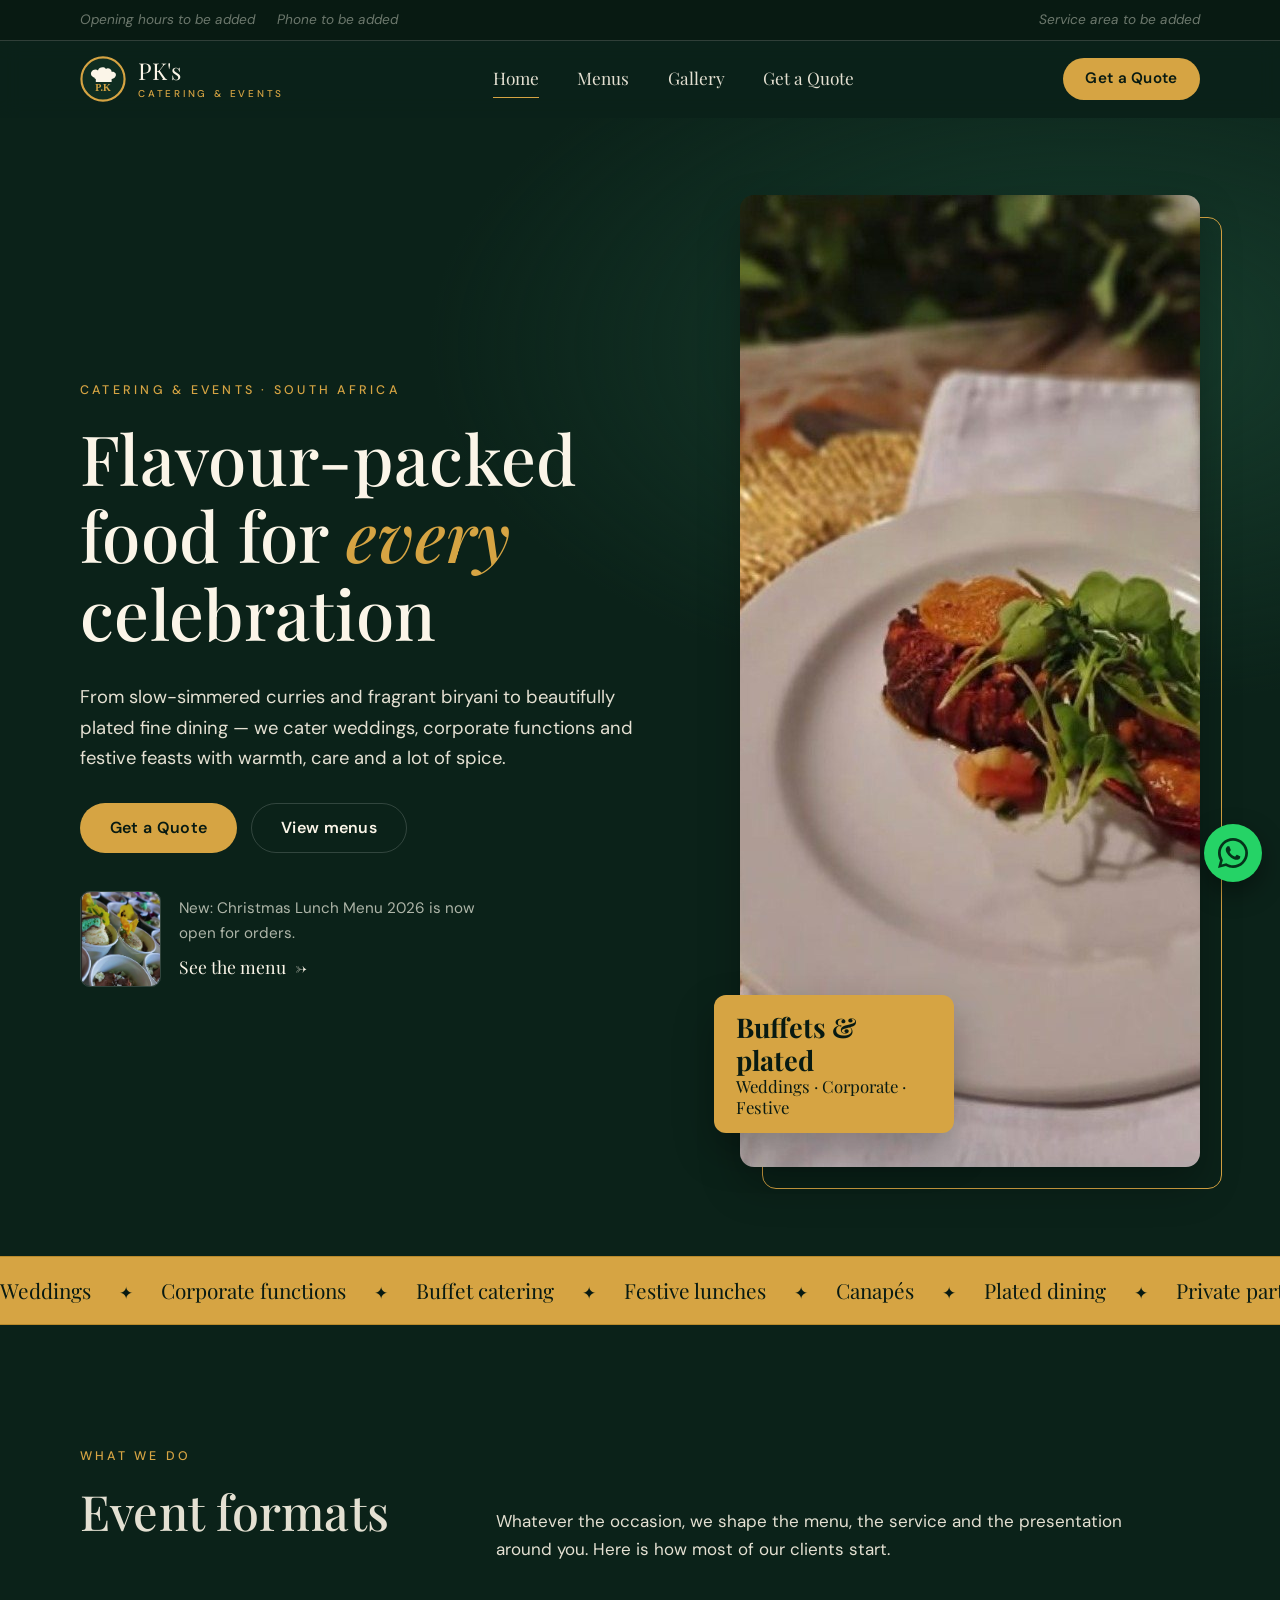
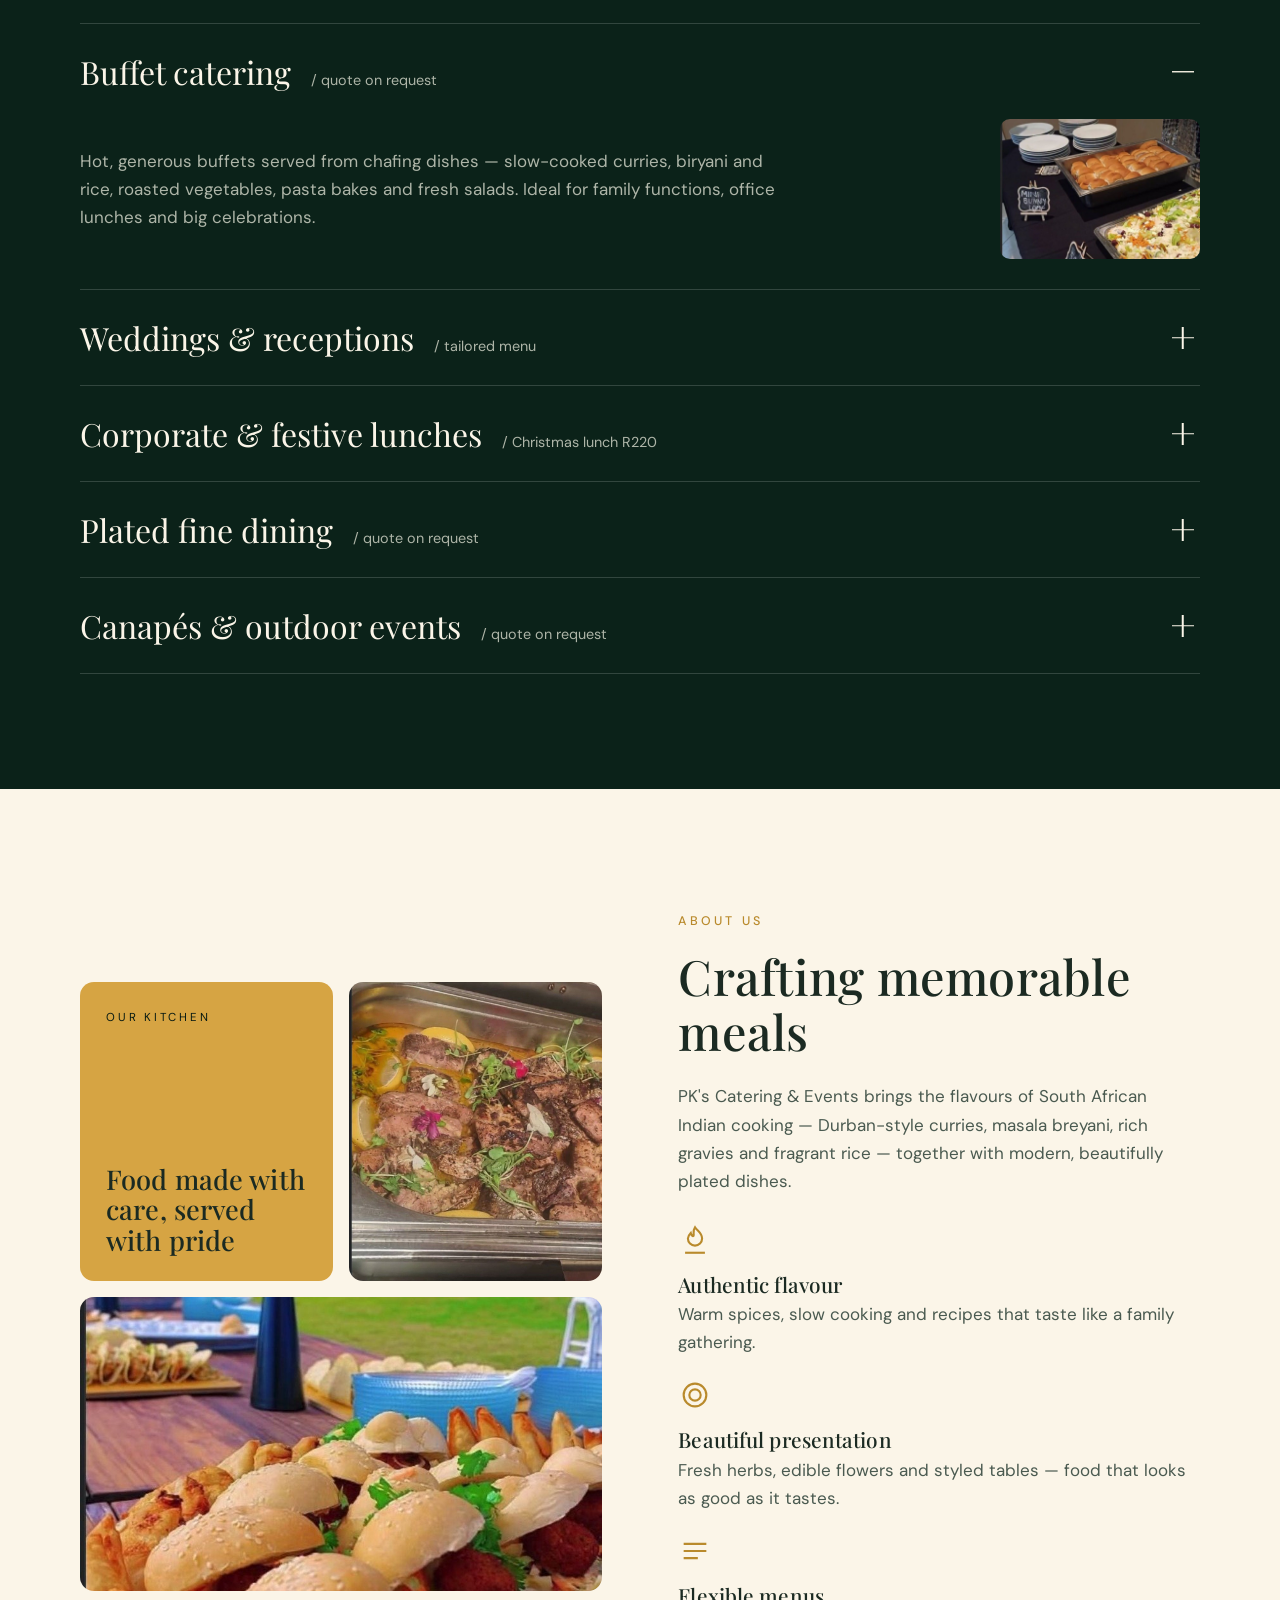
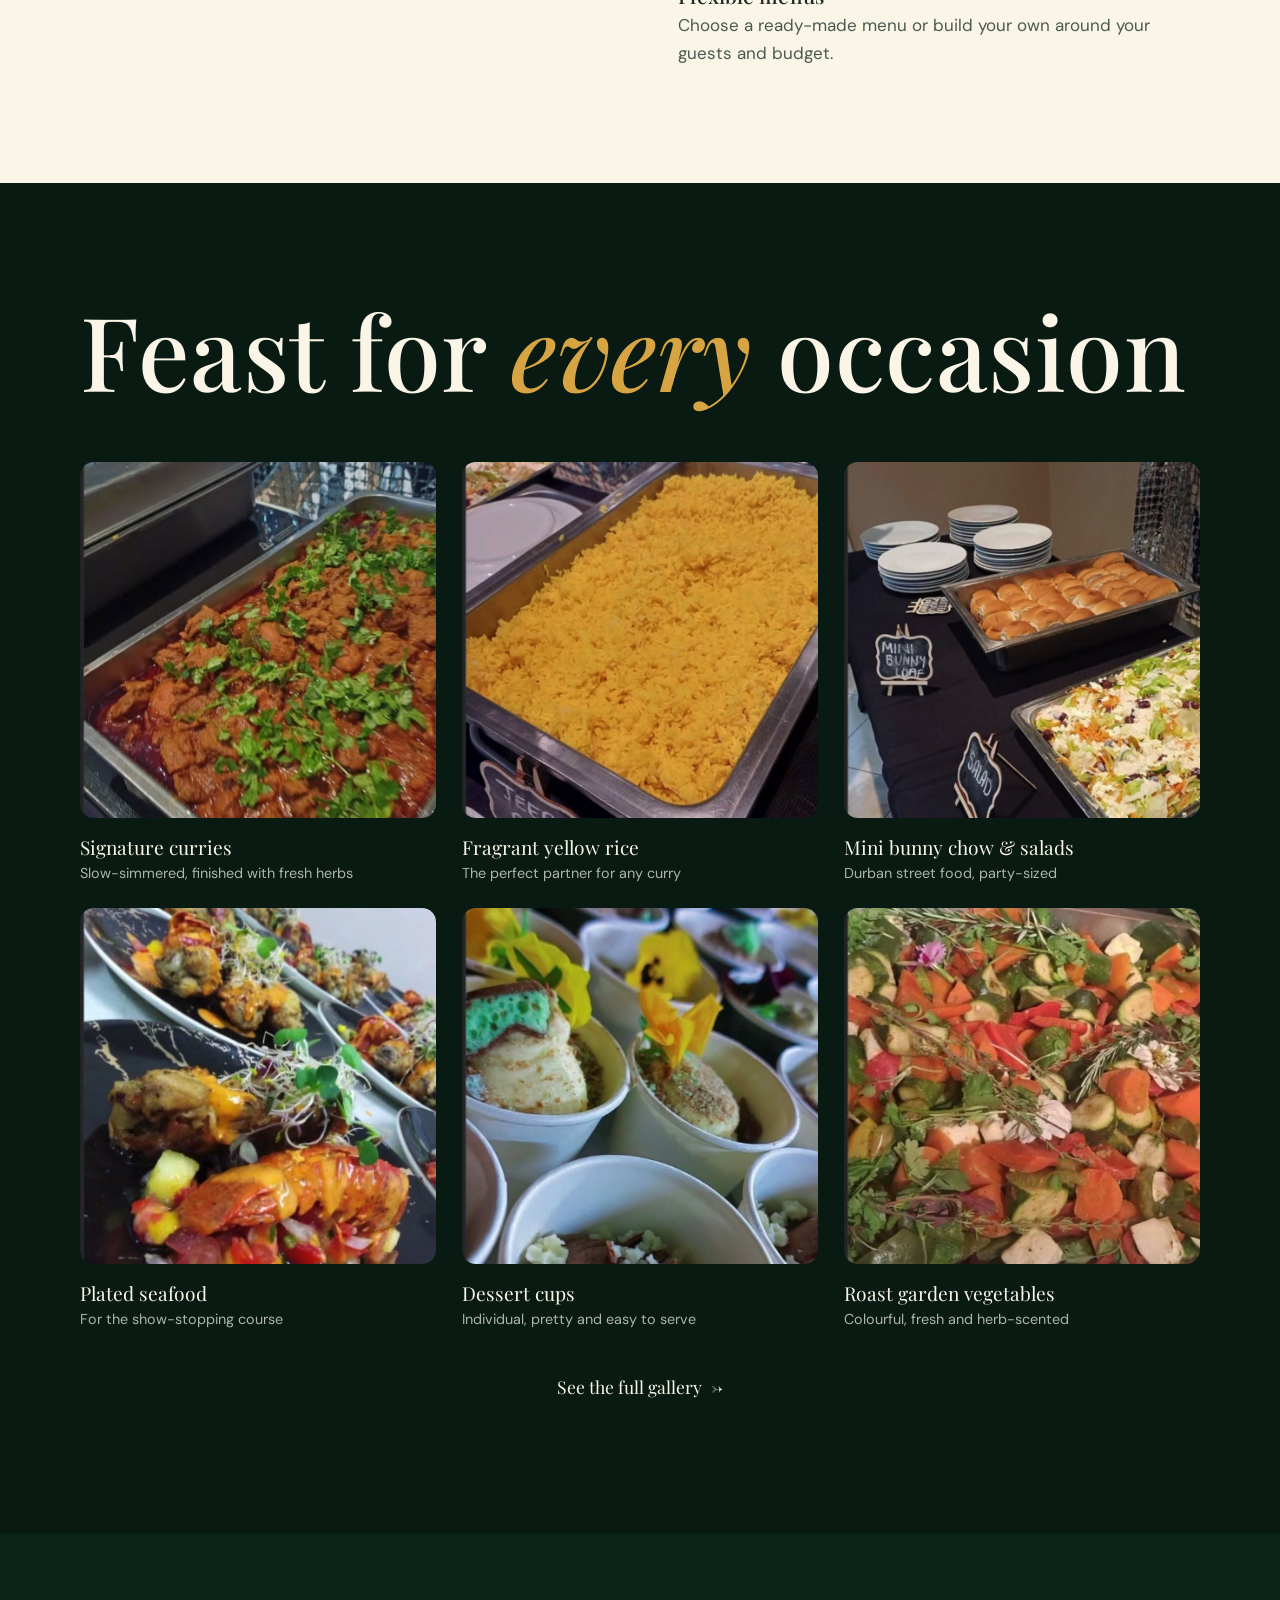
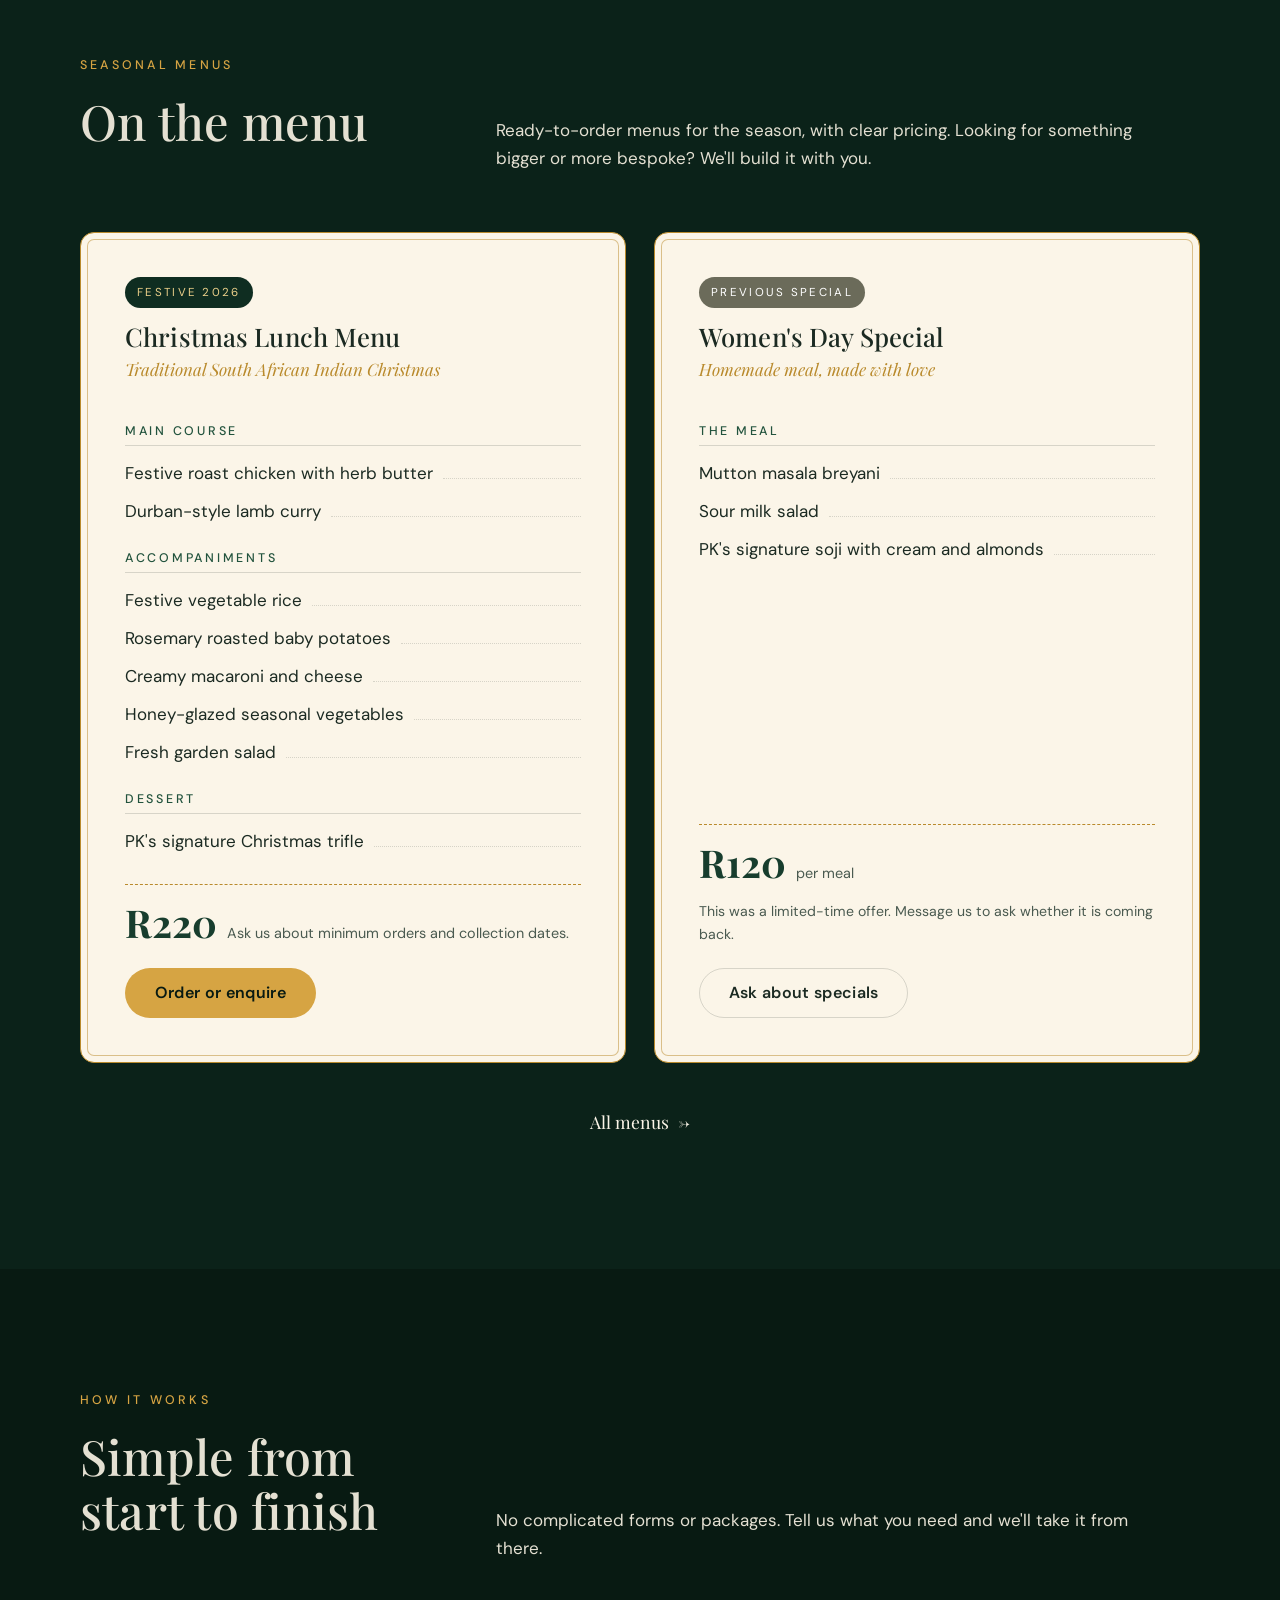
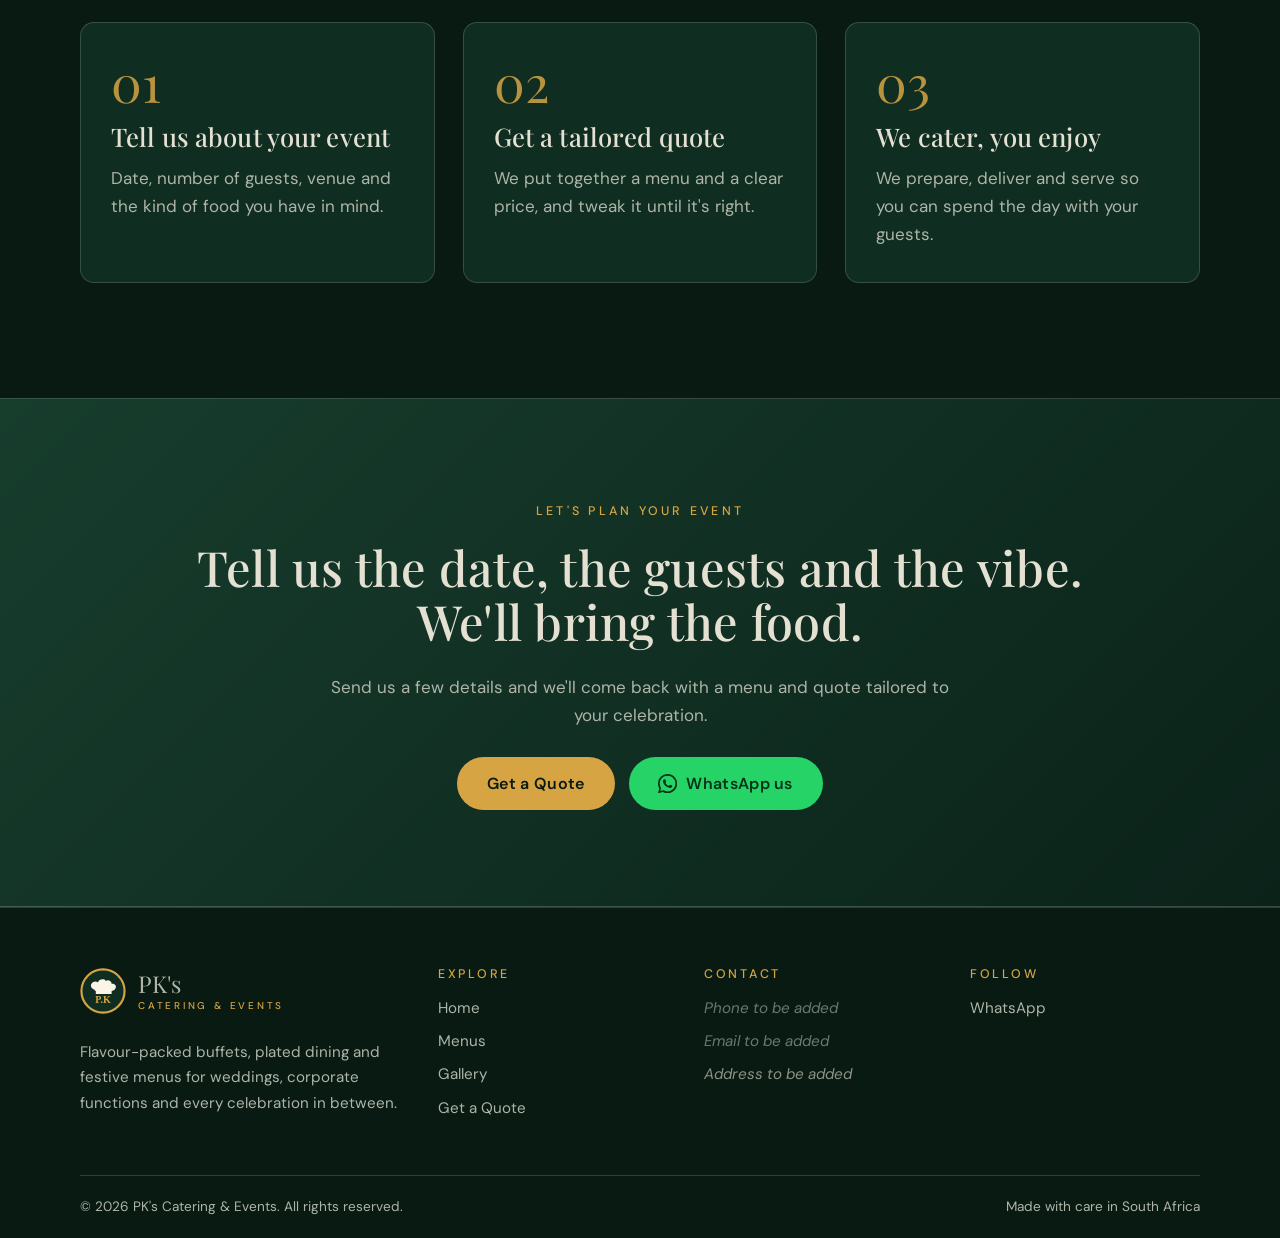
==== index.html @ 2b63fbff "Add PK's Catering & Events static website Plain HTML/CSS/JS site modelled on the structure of a cate" ====
<!DOCTYPE html>
<html lang="en">
<head>
  <meta charset="utf-8">
  <meta name="viewport" content="width=device-width, initial-scale=1">
  <title>PK's Catering & Events | Weddings, Buffets & Festive Menus</title>
  <meta name="description" content="PK's Catering & Events: buffet catering, wedding dining, corporate functions and festive menus in South Africa. Get a quote today.">
  <meta name="theme-color" content="#0b2219">
  <meta property="og:title" content="PK's Catering & Events | Weddings, Buffets & Festive Menus">
  <meta property="og:description" content="PK's Catering & Events: buffet catering, wedding dining, corporate functions and festive menus in South Africa. Get a quote today.">
  <meta property="og:type" content="website">
  <link rel="icon" href="images/favicon.svg" type="image/svg+xml">
  <link rel="preconnect" href="https://fonts.googleapis.com">
  <link rel="preconnect" href="https://fonts.gstatic.com" crossorigin>
  <link href="https://fonts.googleapis.com/css2?family=DM+Sans:wght@400;500;600&amp;family=Playfair+Display:ital,wght@0,400;0,500;1,400&amp;display=swap" rel="stylesheet">
  <link rel="stylesheet" href="css/style.css">
  <script>document.documentElement.className += " js";</script>
</head>
<body>
<a class="skip-link" href="#main">Skip to content</a>
<div class="topbar">
  <div class="container">
    <ul>
      <li><span data-cfg="hours" data-empty="Opening hours to be added"></span></li>
      <li><a href="quote.html" data-tel><span data-cfg="phone" data-empty="Phone to be added"></span></a></li>
    </ul>
    <ul>
      <li><span data-cfg="serviceArea" data-empty="Service area to be added"></span></li>
    </ul>
  </div>
</div>
<header class="site-header">
  <div class="container">
    <a class="logo" href="index.html" aria-label="PK's Catering &amp; Events — home">
      <svg viewBox="0 0 64 64" aria-hidden="true"><circle cx="32" cy="32" r="30" fill="#0f2d21" stroke="#d6a443" stroke-width="3"/><path d="M20 30c-4-1-6-5-4-8 2-4 7-4 9-2 1-4 8-6 11-2 3-2 8 0 8 4 4-1 8 3 5 7-1 2-3 3-5 3v4H22v-4c-1 0-2-1-2-2z" fill="#fbf5e8"/><text x="32" y="49" text-anchor="middle" font-family="Georgia, serif" font-size="14" font-weight="700" fill="#d6a443">P.K</text></svg>
      <span class="logo-text">PK's<small>Catering &amp; Events</small></span>
    </a>
    <nav class="main-nav" id="main-nav" aria-label="Main">
      <ul><li><a href="index.html" aria-current="page">Home</a></li><li><a href="menus.html">Menus</a></li><li><a href="gallery.html">Gallery</a></li><li><a href="quote.html">Get a Quote</a></li></ul>
    </nav>
    <div class="header-cta">
      <a class="btn btn-gold" href="quote.html">Get a Quote</a>
      <button class="nav-toggle" aria-expanded="false" aria-controls="main-nav" aria-label="Menu"><span></span></button>
    </div>
  </div>
</header>
<main id="main">

<section class="hero">
  <div class="container hero-grid">
    <div>
      <span class="eyebrow">Catering &amp; Events &middot; South Africa</span>
      <h1>Flavour-packed food for <em>every</em> celebration</h1>
      <p class="hero-lead">From slow-simmered curries and fragrant biryani to beautifully plated fine dining &mdash; we cater weddings, corporate functions and festive feasts with warmth, care and a lot of spice.</p>
      <div class="hero-actions">
        <a class="btn btn-gold" href="quote.html">Get a Quote</a>
        <a class="btn btn-ghost" href="menus.html">View menus</a>
      </div>
      <div class="hero-note">
        <img src="images/dessert-cups-flowers.jpg" alt="Dessert cups topped with edible flowers" width="96" height="96" loading="lazy">
        <div>
          <p>New: Christmas Lunch Menu 2026 is now open for orders.</p>
          <a class="link-arrow" href="menus.html#christmas">See the menu</a>
        </div>
      </div>
    </div>
    <div class="hero-media">
      <img src="images/plated-main-gold.jpg" alt="Elegantly plated main course with fresh micro herbs on a gold charger plate" width="820" height="972" fetchpriority="high">
      <div class="hero-badge"><strong>Buffets &amp; plated</strong>Weddings &middot; Corporate &middot; Festive</div>
    </div>
  </div>
</section>

<div class="marquee" aria-hidden="true">
  <div class="marquee-track">
    <span>Weddings</span><span>Corporate functions</span><span>Buffet catering</span><span>Festive lunches</span><span>Canap&eacute;s</span><span>Plated dining</span><span>Private parties</span>
    <span>Weddings</span><span>Corporate functions</span><span>Buffet catering</span><span>Festive lunches</span><span>Canap&eacute;s</span><span>Plated dining</span><span>Private parties</span>
  </div>
</div>

<section class="section section--green" id="services">
  <div class="container">
    <div class="section-head reveal">
      <div><span class="eyebrow">What we do</span><h2>Event formats</h2></div>
      <p>Whatever the occasion, we shape the menu, the service and the presentation around you. Here is how most of our clients start.</p>
    </div>
    <div class="accordion reveal">
      <div class="acc-item">
        <button class="acc-trigger" aria-expanded="true" aria-controls="acc1" id="acc1-btn"><span>Buffet catering <small>/ quote on request</small></span><span class="acc-icon"></span></button>
        <div class="acc-panel" id="acc1" role="region" aria-labelledby="acc1-btn"><div><div class="acc-body">
          <p>Hot, generous buffets served from chafing dishes &mdash; slow-cooked curries, biryani and rice, roasted vegetables, pasta bakes and fresh salads. Ideal for family functions, office lunches and big celebrations.</p>
          <img src="images/buffet-bunny-chow.jpg" alt="Buffet with mini bunny chow, salads and plates" loading="lazy" width="200" height="140">
        </div></div></div>
      </div>
      <div class="acc-item">
        <button class="acc-trigger" aria-expanded="false" aria-controls="acc2" id="acc2-btn"><span>Weddings &amp; receptions <small>/ tailored menu</small></span><span class="acc-icon"></span></button>
        <div class="acc-panel" id="acc2" role="region" aria-labelledby="acc2-btn"><div><div class="acc-body">
          <p>A dining experience designed around your day: a canap&eacute; reception, a plated first course and a generous main course, styled to suit your d&eacute;cor and your guests.</p>
          <img src="images/plated-table.jpg" alt="Plated main course on a gold charger plate" loading="lazy" width="200" height="140">
        </div></div></div>
      </div>
      <div class="acc-item">
        <button class="acc-trigger" aria-expanded="false" aria-controls="acc3" id="acc3-btn"><span>Corporate &amp; festive lunches <small>/ Christmas lunch R220</small></span><span class="acc-icon"></span></button>
        <div class="acc-panel" id="acc3" role="region" aria-labelledby="acc3-btn"><div><div class="acc-body">
          <p>Ready-made seasonal menus and full-service corporate catering. Our Christmas Lunch Menu 2026 is available now &mdash; ask about minimum orders and collection dates.</p>
          <img src="images/buffet-lamb.jpg" alt="Slow-roasted lamb with fresh herbs" loading="lazy" width="200" height="140">
        </div></div></div>
      </div>
      <div class="acc-item">
        <button class="acc-trigger" aria-expanded="false" aria-controls="acc4" id="acc4-btn"><span>Plated fine dining <small>/ quote on request</small></span><span class="acc-icon"></span></button>
        <div class="acc-panel" id="acc4" role="region" aria-labelledby="acc4-btn"><div><div class="acc-body">
          <p>Individually plated courses with careful presentation &mdash; seafood, slow-cooked meats and elegant garnishes, served to the table.</p>
          <img src="images/plated-main-gold.jpg" alt="Plated dish with micro herbs on a gold charger plate" loading="lazy" width="200" height="140">
        </div></div></div>
      </div>
      <div class="acc-item">
        <button class="acc-trigger" aria-expanded="false" aria-controls="acc5" id="acc5-btn"><span>Canap&eacute;s &amp; outdoor events <small>/ quote on request</small></span><span class="acc-icon"></span></button>
        <div class="acc-panel" id="acc5" role="region" aria-labelledby="acc5-btn"><div><div class="acc-body">
          <p>Tacos, sliders and grazing bites set up on rustic tables at farms, gardens and venues &mdash; relaxed, shareable and full of flavour.</p>
          <img src="images/outdoor-tacos.jpg" alt="Tacos served on a wooden table at an outdoor event" loading="lazy" width="200" height="140">
        </div></div></div>
      </div>
    </div>
  </div>
</section>

<section class="section section--cream" id="about">
  <div class="container about-grid">
    <div class="collage reveal">
      <div class="tile"><span>Our kitchen</span><h3>Food made with care, served with pride</h3></div>
      <img src="images/buffet-grill.jpg" alt="Grilled meats with lemon and herbs in a serving tray" loading="lazy" width="820" height="972">
      <img class="wide" src="images/outdoor-sliders.jpg" alt="Sliders and snacks on a wooden table outdoors" loading="lazy" width="820" height="973">
    </div>
    <div class="reveal">
      <span class="eyebrow">About us</span>
      <h2>Crafting memorable meals</h2>
      <p>PK's Catering &amp; Events brings the flavours of South African Indian cooking &mdash; Durban-style curries, masala breyani, rich gravies and fragrant rice &mdash; together with modern, beautifully plated dishes.</p>
      <div class="features">
        <div class="feature">
          <svg class="ico" viewBox="0 0 24 24" fill="none" stroke="currentColor" stroke-width="1.5" aria-hidden="true"><path d="M12 3c2 3 5 4 5 8a5 5 0 0 1-10 0c0-2 1-3 2-4 .5 2 1.500 2.500 2 2 .500-1.500-1-3 1-6z"/><path d="M5 21h14"/></svg>
          <h3>Authentic flavour</h3><p>Warm spices, slow cooking and recipes that taste like a family gathering.</p>
        </div>
        <div class="feature">
          <svg class="ico" viewBox="0 0 24 24" fill="none" stroke="currentColor" stroke-width="1.5" aria-hidden="true"><circle cx="12" cy="12" r="8"/><circle cx="12" cy="12" r="4"/></svg>
          <h3>Beautiful presentation</h3><p>Fresh herbs, edible flowers and styled tables &mdash; food that looks as good as it tastes.</p>
        </div>
        <div class="feature">
          <svg class="ico" viewBox="0 0 24 24" fill="none" stroke="currentColor" stroke-width="1.5" aria-hidden="true"><path d="M4 7h16M4 12h16M4 17h10"/></svg>
          <h3>Flexible menus</h3><p>Choose a ready-made menu or build your own around your guests and budget.</p>
        </div>
      </div>
    </div>
  </div>
</section>

<section class="section section--deep" id="dishes">
  <div class="container">
    <h2 class="big-line reveal">Feast for <em>every</em> occasion</h2>
    <div class="dish-grid" style="margin-top:clamp(30px,5vw,60px)">
      <figure class="dish reveal"><div class="img"><img src="images/buffet-curry.jpg" alt="Slow-simmered curry garnished with fresh coriander" loading="lazy" width="820" height="972"></div><figcaption>Signature curries<small>Slow-simmered, finished with fresh herbs</small></figcaption></figure>
      <figure class="dish reveal"><div class="img"><img src="images/buffet-teera-rice.jpg" alt="Tray of fragrant yellow rice" loading="lazy" width="820" height="973"></div><figcaption>Fragrant yellow rice<small>The perfect partner for any curry</small></figcaption></figure>
      <figure class="dish reveal"><div class="img"><img src="images/buffet-bunny-chow.jpg" alt="Mini bunny chow loaves and salads on a buffet table" loading="lazy" width="820" height="972"></div><figcaption>Mini bunny chow &amp; salads<small>Durban street food, party-sized</small></figcaption></figure>
      <figure class="dish reveal"><div class="img"><img src="images/plated-lobster.jpg" alt="Plated lobster tail" loading="lazy" width="820" height="974"></div><figcaption>Plated seafood<small>For the show-stopping course</small></figcaption></figure>
      <figure class="dish reveal"><div class="img"><img src="images/dessert-cups-flowers.jpg" alt="Dessert cups decorated with edible flowers" loading="lazy" width="820" height="973"></div><figcaption>Dessert cups<small>Individual, pretty and easy to serve</small></figcaption></figure>
      <figure class="dish reveal"><div class="img"><img src="images/buffet-vegetables.jpg" alt="Roasted garden vegetables with herbs" loading="lazy" width="820" height="972"></div><figcaption>Roast garden vegetables<small>Colourful, fresh and herb-scented</small></figcaption></figure>
    </div>
    <p class="center reveal" style="margin-top:44px"><a class="link-arrow" href="gallery.html">See the full gallery</a></p>
  </div>
</section>

<section class="section section--green" id="menus">
  <div class="container">
    <div class="section-head reveal">
      <div><span class="eyebrow">Seasonal menus</span><h2>On the menu</h2></div>
      <p>Ready-to-order menus for the season, with clear pricing. Looking for something bigger or more bespoke? We'll build it with you.</p>
    </div>
    <div class="menu-cards">
      <article class="menu-card reveal">
  <span class="tag">Festive 2026</span>
  <h3>Christmas Lunch Menu</h3>
  <p class="sub">Traditional South African Indian Christmas</p>
  <h4>Main course</h4>
  <ul class="menu-lines"><li>Festive roast chicken with herb butter</li><li>Durban-style lamb curry</li></ul>
  <h4>Accompaniments</h4>
  <ul class="menu-lines">
    <li>Festive vegetable rice</li><li>Rosemary roasted baby potatoes</li><li>Creamy macaroni and cheese</li>
    <li>Honey-glazed seasonal vegetables</li><li>Fresh garden salad</li>
  </ul>
  <h4>Dessert</h4>
  <ul class="menu-lines"><li>PK's signature Christmas trifle</li></ul>
  <div class="card-foot">
    <div class="price"><strong>R220</strong><span>Ask us about minimum orders and collection dates.</span></div>
    <a class="btn btn-gold" href="quote.html">Order or enquire</a>
  </div>
</article>
      <article class="menu-card reveal">
  <span class="tag is-past">Previous special</span>
  <h3>Women's Day Special</h3>
  <p class="sub">Homemade meal, made with love</p>
  <h4>The meal</h4>
  <ul class="menu-lines"><li>Mutton masala breyani</li><li>Sour milk salad</li><li>PK's signature soji with cream and almonds</li></ul>
  <div class="card-foot">
    <div class="price"><strong>R120</strong><span>per meal</span></div>
    <p class="note">This was a limited-time offer. Message us to ask whether it is coming back.</p>
    <a class="btn btn-ghost" style="color:var(--ink);border-color:var(--line-light)" href="quote.html">Ask about specials</a>
  </div>
</article>
    </div>
    <p class="center reveal" style="margin-top:44px"><a class="link-arrow" href="menus.html">All menus</a></p>
  </div>
</section>

<section class="section section--deep" id="how">
  <div class="container">
    <div class="section-head reveal">
      <div><span class="eyebrow">How it works</span><h2>Simple from start to finish</h2></div>
      <p>No complicated forms or packages. Tell us what you need and we'll take it from there.</p>
    </div>
    <div class="steps">
      <div class="step reveal"><h3>Tell us about your event</h3><p>Date, number of guests, venue and the kind of food you have in mind.</p></div>
      <div class="step reveal"><h3>Get a tailored quote</h3><p>We put together a menu and a clear price, and tweak it until it's right.</p></div>
      <div class="step reveal"><h3>We cater, you enjoy</h3><p>We prepare, deliver and serve so you can spend the day with your guests.</p></div>
    </div>
  </div>
</section>

<section class="cta-band">
  <div class="container reveal">
    <span class="eyebrow">Let's plan your event</span>
    <h2>Tell us the date, the guests and the vibe.<br>We'll bring the food.</h2>
    <p>Send us a few details and we'll come back with a menu and quote tailored to your celebration.</p>
    <div class="hero-actions">
      <a class="btn btn-gold" href="quote.html">Get a Quote</a>
      <a class="btn btn-wa" href="quote.html" data-wa="Hi! I'd like a catering quote."><svg viewBox="0 0 24 24" fill="currentColor" aria-hidden="true"><path d="M17.5 14.4c-.3-.1-1.7-.8-2-.9-.3-.1-.5-.1-.7.1-.2.3-.8.9-.9 1.1-.2.2-.3.2-.6.1-.3-.1-1.2-.4-2.3-1.4-.9-.8-1.4-1.7-1.6-2-.2-.3 0-.5.1-.6l.4-.5c.1-.2.2-.3.3-.5.1-.2 0-.4 0-.5-.1-.1-.7-1.6-.9-2.2-.2-.6-.5-.5-.7-.5h-.6c-.2 0-.5.1-.8.4-.3.3-1 1-1 2.4s1 2.8 1.2 3c.1.2 2 3.1 4.9 4.3.7.3 1.2.5 1.6.6.7.2 1.3.2 1.8.1.6-.1 1.7-.7 1.9-1.4.2-.7.2-1.2.2-1.4-.1-.1-.3-.2-.6-.3zM12 21.8c-1.8 0-3.5-.5-5-1.4l-.4-.2-3.700 1 1-3.600-.2-.4A9.800 9.800 0 0 1 2.200 12c0-5.400 4.400-9.800 9.800-9.800 2.600 0 5.100 1 6.900 2.900A9.700 9.700 0 0 1 21.800 12c0 5.400-4.400 9.800-9.800 9.800zM12 0C5.400 0 0 5.400 0 12c0 2.100.6 4.200 1.600 6L0 24l6.200-1.600A12 12 0 0 0 12 24c6.600 0 12-5.400 12-12S18.600 0 12 0z"/></svg> WhatsApp us</a>
    </div>
  </div>
</section>

</main>
<footer class="site-footer">
  <div class="container">
    <div class="footer-grid">
      <div>
        <a class="logo" href="index.html" aria-label="PK's Catering &amp; Events — home">
          <svg viewBox="0 0 64 64" aria-hidden="true"><circle cx="32" cy="32" r="30" fill="#0f2d21" stroke="#d6a443" stroke-width="3"/><path d="M20 30c-4-1-6-5-4-8 2-4 7-4 9-2 1-4 8-6 11-2 3-2 8 0 8 4 4-1 8 3 5 7-1 2-3 3-5 3v4H22v-4c-1 0-2-1-2-2z" fill="#fbf5e8"/><text x="32" y="49" text-anchor="middle" font-family="Georgia, serif" font-size="14" font-weight="700" fill="#d6a443">P.K</text></svg>
          <span class="logo-text">PK's<small>Catering &amp; Events</small></span>
        </a>
        <p style="margin-top:18px">Flavour-packed buffets, plated dining and festive menus for weddings, corporate functions and every celebration in between.</p>
      </div>
      <div>
        <h3>Explore</h3>
        <ul>
          <li><a href="index.html">Home</a></li>
          <li><a href="menus.html">Menus</a></li>
          <li><a href="gallery.html">Gallery</a></li>
          <li><a href="quote.html">Get a Quote</a></li>
        </ul>
      </div>
      <div>
        <h3>Contact</h3>
        <ul>
          <li><a href="quote.html" data-tel><span data-cfg="phone" data-empty="Phone to be added"></span></a></li>
          <li><a href="quote.html" data-mail><span data-cfg="email" data-empty="Email to be added"></span></a></li>
          <li><span data-cfg="address" data-empty="Address to be added"></span></li>
        </ul>
      </div>
      <div>
        <h3>Follow</h3>
        <ul>
          <li><a href="#" data-social="facebook">Facebook</a></li>
          <li><a href="#" data-social="instagram">Instagram</a></li>
          <li><a href="quote.html" data-wa="Hi! I'd like to ask about catering.">WhatsApp</a></li>
        </ul>
      </div>
    </div>
    <div class="footer-bottom">
      <span>&copy; <span data-year>2026</span> PK's Catering &amp; Events. All rights reserved.</span>
      <span>Made with care in South Africa</span>
    </div>
  </div>
</footer>
<a class="wa-float" href="quote.html" data-wa="Hi! I'd like to ask about catering." aria-label="Chat on WhatsApp"><svg viewBox="0 0 24 24" fill="currentColor" aria-hidden="true"><path d="M17.5 14.4c-.3-.1-1.7-.8-2-.9-.3-.1-.5-.1-.7.1-.2.3-.8.9-.9 1.1-.2.2-.3.2-.6.1-.3-.1-1.2-.4-2.3-1.4-.9-.8-1.4-1.7-1.6-2-.2-.3 0-.5.1-.6l.4-.5c.1-.2.2-.3.3-.5.1-.2 0-.4 0-.5-.1-.1-.7-1.6-.9-2.2-.2-.6-.5-.5-.7-.5h-.6c-.2 0-.5.1-.8.4-.3.3-1 1-1 2.4s1 2.8 1.2 3c.1.2 2 3.1 4.9 4.3.7.3 1.2.5 1.6.6.7.2 1.3.2 1.8.1.6-.1 1.7-.7 1.9-1.4.2-.7.2-1.2.2-1.4-.1-.1-.3-.2-.6-.3zM12 21.8c-1.8 0-3.5-.5-5-1.4l-.4-.2-3.700 1 1-3.600-.2-.4A9.800 9.800 0 0 1 2.200 12c0-5.400 4.400-9.800 9.800-9.800 2.600 0 5.100 1 6.900 2.900A9.700 9.700 0 0 1 21.800 12c0 5.400-4.400 9.800-9.800 9.800zM12 0C5.400 0 0 5.400 0 12c0 2.100.6 4.200 1.600 6L0 24l6.200-1.600A12 12 0 0 0 12 24c6.600 0 12-5.400 12-12S18.600 0 12 0z"/></svg></a>

<script src="js/config.js"></script>
<script src="js/main.js"></script>
</body>
</html>
---- css/style.css ----
/* ==========================================================================
   PK's Catering & Events — stylesheet
   Palette is taken from the business's festive menu posters:
   deep green, gold, cream parchment, with a touch of red.
   ========================================================================== */

:root {
  --green-950: #081a12;
  --green-900: #0b2219;
  --green-800: #0f2d21;
  --green-700: #173d2d;
  --green-600: #22533d;
  --gold: #d6a443;
  --gold-600: #b98a2c;
  --gold-300: #ecd08a;
  --cream: #fbf5e8;
  --cream-2: #f3e9d2;
  --ink: #1b2a22;
  --ink-soft: #4a5a50;
  --text-on-dark: #e4e0d2;
  --muted-on-dark: #aeb5a8;
  --red: #9b2226;
  --line-dark: rgba(255, 255, 255, .16);
  --line-light: rgba(27, 42, 34, .16);

  --font-head: "Playfair Display", "Cormorant Garamond", Georgia, "Times New Roman", serif;
  --font-body: "DM Sans", system-ui, -apple-system, "Segoe UI", Roboto, Arial, sans-serif;

  --radius: 14px;
  --radius-pill: 999px;
  --shadow: 0 18px 40px rgba(0, 0, 0, .28);
  --container: 1200px;
  --gutter: clamp(16px, 4vw, 40px);
  --header-h: 76px;
}

*, *::before, *::after { box-sizing: border-box; }
html { scroll-behavior: smooth; -webkit-text-size-adjust: 100%; }
body {
  margin: 0;
  font-family: var(--font-body);
  font-size: 17px;
  line-height: 1.65;
  color: var(--text-on-dark);
  background: var(--green-900);
}
img { max-width: 100%; display: block; }
a { color: inherit; }
h1, h2, h3, h4 { font-family: var(--font-head); font-weight: 500; line-height: 1.12; margin: 0 0 .5em; letter-spacing: .005em; }
h1 { font-size: clamp(2.5rem, 5.4vw, 4.6rem); }
h2 { font-size: clamp(2rem, 3.8vw, 3.1rem); }
h3 { font-size: clamp(1.35rem, 2vw, 1.75rem); }
p { margin: 0 0 1em; }
ul { margin: 0; padding: 0; list-style: none; }

.container { width: 100%; max-width: var(--container); margin-inline: auto; padding-inline: var(--gutter); }
.sr-only { position: absolute; width: 1px; height: 1px; overflow: hidden; clip: rect(0 0 0 0); white-space: nowrap; }
.skip-link { position: absolute; left: 12px; top: -60px; background: var(--gold); color: var(--green-950); padding: 10px 16px; border-radius: 8px; z-index: 200; font-weight: 600; }
.skip-link:focus { top: 12px; }
:focus-visible { outline: 3px solid var(--gold); outline-offset: 3px; border-radius: 4px; }

/* ---------- Buttons ---------- */
.btn {
  display: inline-flex; align-items: center; justify-content: center; gap: .55em;
  font: 600 1rem/1 var(--font-body); letter-spacing: .02em;
  padding: 1em 1.8em; border-radius: var(--radius-pill);
  border: 1.5px solid transparent; cursor: pointer; text-decoration: none;
  transition: transform .2s ease, background-color .2s ease, color .2s ease, border-color .2s ease;
}
.btn:hover { transform: translateY(-2px); }
.btn-gold { background: var(--gold); color: var(--green-950); }
.btn-gold:hover { background: var(--gold-300); }
.btn-ghost { border-color: var(--line-dark); color: var(--cream); background: transparent; }
.btn-ghost:hover { border-color: var(--gold); color: var(--gold); }
.section--cream .btn-ghost { border-color: var(--line-light); color: var(--ink); }
.section--cream .btn-ghost:hover { border-color: var(--gold-600); color: var(--gold-600); }
.btn-wa { background: #25d366; color: #05331a; }
.btn-wa:hover { background: #4fe58a; }
.btn svg { width: 1.2em; height: 1.2em; flex: none; }
.link-arrow { display: inline-flex; align-items: center; gap: .5em; font-family: var(--font-head); font-size: 1.1rem; text-decoration: none; color: var(--cream); }
.link-arrow::after { content: "→"; transition: transform .2s ease; }
.link-arrow:hover { color: var(--gold); }
.link-arrow:hover::after { transform: translateX(5px); }
.section--cream .link-arrow { color: var(--ink); }

/* ---------- Top bar + header ---------- */
.topbar { background: var(--green-950); border-bottom: 1px solid var(--line-dark); font-size: .85rem; color: var(--muted-on-dark); }
.topbar .container { display: flex; justify-content: space-between; align-items: center; gap: 16px; min-height: 40px; flex-wrap: wrap; }
.topbar ul { display: flex; gap: 22px; flex-wrap: wrap; }
.topbar a { text-decoration: none; }
.topbar a:hover { color: var(--gold); }
.is-empty { opacity: .6; font-style: italic; }

.site-header { position: sticky; top: 0; z-index: 100; background: rgba(11, 34, 25, .92); backdrop-filter: blur(10px); border-bottom: 1px solid transparent; transition: border-color .25s, box-shadow .25s; }
.site-header.is-scrolled { border-bottom-color: var(--line-dark); box-shadow: 0 8px 24px rgba(0, 0, 0, .25); }
.site-header .container { display: flex; align-items: center; justify-content: space-between; gap: 24px; min-height: var(--header-h); }

.logo { display: inline-flex; align-items: center; gap: 12px; text-decoration: none; color: var(--cream); }
.logo svg { width: 46px; height: 46px; flex: none; }
.logo-text { font-family: var(--font-head); font-size: 1.45rem; line-height: 1; }
.logo-text small { display: block; font: 500 .62rem/1 var(--font-body); letter-spacing: .28em; text-transform: uppercase; color: var(--gold); margin-top: 6px; }

.main-nav ul { display: flex; gap: clamp(18px, 3vw, 40px); }
.main-nav a { font-family: var(--font-head); font-size: 1.08rem; text-decoration: none; padding: 8px 0; border-bottom: 1.5px solid transparent; transition: border-color .2s, color .2s; }
.main-nav a:hover { color: var(--gold); }
.main-nav a[aria-current="page"] { border-bottom-color: var(--gold); }
.header-cta { display: flex; align-items: center; gap: 14px; }
.header-cta .btn { padding: .8em 1.4em; font-size: .95rem; }
.nav-toggle { display: none; width: 46px; height: 46px; border-radius: 50%; border: 1px solid var(--line-dark); background: transparent; color: var(--cream); cursor: pointer; align-items: center; justify-content: center; }
.nav-toggle span, .nav-toggle span::before, .nav-toggle span::after { display: block; width: 20px; height: 2px; background: currentColor; border-radius: 2px; transition: transform .25s, opacity .25s; position: relative; content: ""; }
.nav-toggle span::before { position: absolute; top: -6px; left: 0; }
.nav-toggle span::after { position: absolute; top: 6px; left: 0; }
.nav-toggle[aria-expanded="true"] span { background: transparent; }
.nav-toggle[aria-expanded="true"] span::before { transform: translateY(6px) rotate(45deg); }
.nav-toggle[aria-expanded="true"] span::after { transform: translateY(-6px) rotate(-45deg); }

/* ---------- Sections ---------- */
.section { padding: clamp(64px, 9vw, 120px) 0; position: relative; }
.section--green { background: var(--green-900); }
.section--deep { background: var(--green-950); }
.section--cream { background: var(--cream); color: var(--ink-soft); }
.section--cream h1, .section--cream h2, .section--cream h3 { color: var(--ink); }
.eyebrow { display: inline-block; font-size: .78rem; font-weight: 500; letter-spacing: .26em; text-transform: uppercase; color: var(--gold); margin-bottom: 18px; }
.section--cream .eyebrow { color: var(--gold-600); }
.section-head { display: grid; grid-template-columns: 1fr 2fr; gap: clamp(24px, 5vw, 70px); align-items: end; margin-bottom: clamp(34px, 5vw, 60px); }
.section-head p { margin: 0; max-width: 56ch; }
.center { text-align: center; }
.page-hero { padding: clamp(56px, 8vw, 100px) 0 clamp(40px, 6vw, 70px); text-align: center; background: radial-gradient(900px 400px at 50% 0, var(--green-700), var(--green-900)); border-bottom: 1px solid var(--line-dark); }
.page-hero p { max-width: 60ch; margin-inline: auto; color: var(--muted-on-dark); }

/* ---------- Hero ---------- */
.hero { padding: clamp(40px, 6vw, 80px) 0 clamp(56px, 7vw, 96px); background: radial-gradient(1100px 600px at 85% 20%, var(--green-700), transparent 60%), var(--green-900); overflow: hidden; }
.hero-grid { display: grid; grid-template-columns: 1.1fr .9fr; gap: clamp(28px, 6vw, 80px); align-items: center; }
.hero h1 { color: var(--cream); margin-bottom: .45em; }
.hero h1 em { font-style: italic; color: var(--gold); }
.hero-lead { font-size: 1.15rem; max-width: 46ch; color: var(--text-on-dark); }
.hero-actions { display: flex; flex-wrap: wrap; gap: 14px; margin: 30px 0 38px; }
.hero-note { display: flex; align-items: center; gap: 18px; max-width: 420px; }
.hero-note img { width: 96px; height: 96px; object-fit: cover; border-radius: 10px; border: 1px solid var(--line-dark); }
.hero-note p { margin: 0 0 6px; font-size: .95rem; color: var(--muted-on-dark); }
.hero-media { position: relative; justify-self: end; width: min(100%, 460px); }
.hero-media::before { content: ""; position: absolute; inset: 22px -22px -22px 22px; border: 1.5px solid var(--gold); border-radius: var(--radius); z-index: 0; }
.hero-media img { position: relative; z-index: 1; width: 100%; aspect-ratio: 4 / 5; object-fit: cover; border-radius: var(--radius); box-shadow: var(--shadow); }
.hero-badge { position: absolute; z-index: 2; left: -26px; bottom: 34px; background: var(--gold); color: var(--green-950); padding: 16px 22px; border-radius: 12px; font-family: var(--font-head); font-size: 1.05rem; line-height: 1.2; box-shadow: var(--shadow); max-width: 240px; }
.hero-badge strong { display: block; font-size: 1.7rem; }

/* ---------- Marquee ---------- */
.marquee { background: var(--gold); color: var(--green-950); overflow: hidden; border-block: 1px solid var(--gold-600); }
.marquee-track { display: flex; width: max-content; animation: marquee 38s linear infinite; }
.marquee:hover .marquee-track { animation-play-state: paused; }
.marquee span { font-family: var(--font-head); font-size: 1.3rem; padding: 16px 0; white-space: nowrap; }
.marquee span::after { content: "✦"; margin: 0 28px; font-size: .8em; }
@keyframes marquee { to { transform: translateX(-50%); } }

/* ---------- Accordion (event formats) ---------- */
.accordion { border-top: 1px solid var(--line-dark); }
.acc-item { border-bottom: 1px solid var(--line-dark); }
.acc-trigger { width: 100%; display: flex; align-items: center; justify-content: space-between; gap: 20px; text-align: left; background: none; border: 0; color: var(--cream); cursor: pointer; padding: 26px 0; font-family: var(--font-head); font-size: clamp(1.4rem, 2.6vw, 2rem); }
.acc-trigger small { font: 400 .9rem var(--font-body); color: var(--muted-on-dark); margin-left: 12px; }
.acc-trigger:hover { color: var(--gold); }
.acc-icon { flex: none; width: 34px; height: 34px; position: relative; }
.acc-icon::before, .acc-icon::after { content: ""; position: absolute; left: 50%; top: 50%; width: 22px; height: 1.5px; background: currentColor; transform: translate(-50%, -50%); transition: transform .3s; }
.acc-icon::after { transform: translate(-50%, -50%) rotate(90deg); }
.acc-trigger[aria-expanded="true"] .acc-icon::after { transform: translate(-50%, -50%) rotate(0); }
.acc-panel { display: grid; grid-template-rows: 0fr; transition: grid-template-rows .35s ease; }
.acc-panel > div { overflow: hidden; }
.acc-trigger[aria-expanded="true"] + .acc-panel { grid-template-rows: 1fr; }
.acc-body { display: grid; grid-template-columns: 1fr 200px; gap: 28px; padding-bottom: 30px; align-items: center; }
.acc-body p { margin: 0; color: var(--muted-on-dark); max-width: 60ch; }
.acc-body img { width: 200px; height: 140px; object-fit: cover; border-radius: 10px; }

/* ---------- How it works ---------- */
.steps { display: grid; grid-template-columns: repeat(3, 1fr); gap: 28px; counter-reset: step; }
.step { background: var(--green-800); border: 1px solid var(--line-dark); border-radius: var(--radius); padding: 34px 30px; position: relative; }
.step::before { counter-increment: step; content: "0" counter(step); font-family: var(--font-head); font-size: 3.2rem; color: var(--gold); opacity: .85; line-height: 1; display: block; margin-bottom: 14px; }
.step p { margin: 0; color: var(--muted-on-dark); }

/* ---------- About ---------- */
.about-grid { display: grid; grid-template-columns: 1fr 1fr; gap: clamp(30px, 6vw, 80px); align-items: center; }
.collage { display: grid; grid-template-columns: 1fr 1fr; grid-template-rows: auto auto; gap: 16px; }
.collage img { width: 100%; height: 100%; object-fit: cover; border-radius: var(--radius); }
.collage .tile { background: var(--gold); color: var(--green-950); border-radius: var(--radius); padding: 26px; display: flex; flex-direction: column; justify-content: space-between; min-height: 220px; }
.collage .tile span { font-size: .72rem; letter-spacing: .24em; text-transform: uppercase; }
.collage .tile h3 { margin: 0; font-size: 1.7rem; }
.collage .wide { grid-column: 1 / -1; aspect-ratio: 16 / 9; }
.features { margin-top: 28px; display: grid; gap: 22px; }
.feature h3 { margin-bottom: .2em; font-size: 1.3rem; color: var(--ink); }
.feature p { margin: 0; }
.feature .ico { width: 34px; height: 34px; color: var(--gold-600); margin-bottom: 8px; }

/* ---------- Dish grid ---------- */
.dish-grid { display: grid; grid-template-columns: repeat(3, 1fr); gap: 26px; }
.dish { margin: 0; }
.dish .img { overflow: hidden; border-radius: var(--radius); aspect-ratio: 1; }
.dish img { width: 100%; height: 100%; object-fit: cover; transition: transform .6s ease; }
.dish:hover img { transform: scale(1.06); }
.dish figcaption { padding-top: 14px; font-family: var(--font-head); font-size: 1.2rem; color: var(--cream); }
.dish figcaption small { display: block; font: 400 .9rem var(--font-body); color: var(--muted-on-dark); }

/* ---------- Marquee headline ---------- */
.big-line { font-family: var(--font-head); font-size: clamp(2.6rem, 8vw, 6.4rem); line-height: 1.02; color: var(--cream); margin: 0 0 .3em; }
.big-line em { color: var(--gold); }

/* ---------- Menu cards ---------- */
.menu-cards { display: grid; grid-template-columns: repeat(2, 1fr); gap: 28px; }
.menu-card { background: var(--cream); color: var(--ink-soft); border-radius: var(--radius); padding: clamp(28px, 4vw, 44px); position: relative; border: 1px solid var(--gold-600); box-shadow: inset 0 0 0 6px var(--cream), inset 0 0 0 7px rgba(185, 138, 44, .5); }
.menu-card { display: flex; flex-direction: column; }
.menu-card .card-foot { margin-top: auto; }
.menu-card .tag { align-self: flex-start; display: inline-block; background: var(--green-800); color: var(--gold-300); font-size: .72rem; letter-spacing: .2em; text-transform: uppercase; padding: 6px 12px; border-radius: var(--radius-pill); margin-bottom: 14px; }
.menu-card .tag.is-past { background: #6b6b5a; color: #fff; }
.menu-card h2, .menu-card h3 { color: var(--ink); margin-bottom: .15em; }
.menu-card .sub { font-style: italic; font-family: var(--font-head); color: var(--gold-600); margin-bottom: 20px; }
.menu-card h4 { font-family: var(--font-body); font-size: .78rem; letter-spacing: .22em; text-transform: uppercase; color: var(--green-600); margin: 22px 0 8px; border-bottom: 1px solid var(--line-light); padding-bottom: 6px; }
.menu-card li { padding: 5px 0; color: var(--ink); }
.menu-card .price { display: flex; align-items: baseline; gap: 10px; margin-top: 24px; padding-top: 18px; border-top: 1px dashed var(--gold-600); }
.menu-card .price strong { font-family: var(--font-head); font-size: 2.4rem; color: var(--green-700); line-height: 1; }
.menu-card .price span { font-size: .9rem; }
.menu-card .note { font-size: .88rem; margin: 14px 0 0; }
.menu-card .btn { margin-top: 22px; }
.menu-lines li { display: flex; align-items: baseline; gap: 10px; }
.menu-lines li::after { content: ""; order: 2; flex: 1; border-bottom: 1px dotted var(--line-light); }

/* ---------- Sample wedding menu ---------- */
.sample { display: grid; grid-template-columns: .9fr 1.1fr; gap: clamp(28px, 5vw, 70px); align-items: center; }
.sample img { width: 100%; aspect-ratio: 4 / 5; object-fit: cover; border-radius: var(--radius); }
.course { padding: 18px 0; border-bottom: 1px solid var(--line-dark); }
.course:first-of-type { border-top: 1px solid var(--line-dark); }
.course h3 { color: var(--gold); margin-bottom: .2em; }
.course p { margin: 0; color: var(--muted-on-dark); }
.disclaimer { font-size: .9rem; color: var(--muted-on-dark); margin-top: 22px; }

/* ---------- Gallery ---------- */
.filters { display: flex; flex-wrap: wrap; gap: 10px; justify-content: center; margin-bottom: 40px; }
.filter { background: transparent; border: 1px solid var(--line-dark); color: var(--cream); padding: .65em 1.3em; border-radius: var(--radius-pill); font: 500 .95rem var(--font-body); cursor: pointer; transition: all .2s; }
.filter:hover { border-color: var(--gold); color: var(--gold); }
.filter[aria-pressed="true"] { background: var(--gold); color: var(--green-950); border-color: var(--gold); }
.gallery { columns: 3 280px; column-gap: 18px; }
.g-item { break-inside: avoid; margin: 0 0 18px; position: relative; display: block; width: 100%; padding: 0; border: 0; background: none; cursor: zoom-in; border-radius: var(--radius); overflow: hidden; }
.g-item img { width: 100%; height: auto; transition: transform .6s ease, filter .3s; }
.g-item:hover img { transform: scale(1.05); filter: brightness(.85); }
.g-item::after { content: attr(data-label); position: absolute; left: 0; right: 0; bottom: 0; padding: 40px 16px 14px; text-align: left; font-family: var(--font-head); font-size: 1.05rem; color: #fff; background: linear-gradient(transparent, rgba(0, 0, 0, .7)); opacity: 0; transition: opacity .3s; }
.g-item:hover::after, .g-item:focus-visible::after { opacity: 1; }
.g-item[hidden] { display: none; }
.lightbox { position: fixed; inset: 0; z-index: 300; background: rgba(4, 12, 8, .94); display: none; align-items: center; justify-content: center; padding: 24px; }
.lightbox.is-open { display: flex; }
.lightbox figure { margin: 0; max-width: min(92vw, 900px); }
.lightbox img { max-height: 80vh; width: auto; margin-inline: auto; border-radius: 10px; }
.lightbox figcaption { text-align: center; padding-top: 14px; font-family: var(--font-head); color: var(--cream); }
.lb-btn { position: absolute; background: rgba(255, 255, 255, .1); border: 1px solid var(--line-dark); color: #fff; width: 52px; height: 52px; border-radius: 50%; font-size: 1.5rem; cursor: pointer; display: grid; place-items: center; }
.lb-btn:hover { background: var(--gold); color: var(--green-950); }
.lb-close { top: 20px; right: 20px; }
.lb-prev { left: 20px; top: 50%; transform: translateY(-50%); }
.lb-next { right: 20px; top: 50%; transform: translateY(-50%); }

/* ---------- Quote form + contact ---------- */
.contact-grid { display: grid; grid-template-columns: 1.15fr .85fr; gap: clamp(28px, 5vw, 70px); align-items: start; }
.form-card { background: var(--cream); color: var(--ink-soft); border-radius: var(--radius); padding: clamp(26px, 4vw, 46px); box-shadow: var(--shadow); }
.form-card h2, .form-card h3 { color: var(--ink); }
.form-row { display: grid; grid-template-columns: 1fr 1fr; gap: 0 22px; }
.field { margin-bottom: 20px; }
.field label { display: block; font-size: .78rem; letter-spacing: .14em; text-transform: uppercase; color: var(--green-600); margin-bottom: 6px; font-weight: 600; }
.field input, .field select, .field textarea { width: 100%; font: inherit; color: var(--ink); background: transparent; border: 0; border-bottom: 1.5px solid var(--line-light); padding: 10px 2px; border-radius: 0; transition: border-color .2s; }
.field textarea { min-height: 110px; resize: vertical; border: 1.5px solid var(--line-light); border-radius: 8px; padding: 12px; }
.field input:focus, .field select:focus, .field textarea:focus { outline: none; border-color: var(--gold-600); }
.field .err { display: none; color: var(--red); font-size: .85rem; margin-top: 4px; }
.field.invalid .err { display: block; }
.field.invalid input, .field.invalid select, .field.invalid textarea { border-color: var(--red); }
.check { display: flex; gap: 10px; align-items: flex-start; font-size: .9rem; margin-bottom: 22px; }
.check input { margin-top: 5px; accent-color: var(--green-600); }
.form-actions { display: flex; flex-wrap: wrap; gap: 12px; }
.form-actions .btn-ghost { color: var(--ink); border-color: var(--line-light); }
.form-actions .btn-ghost:hover { color: var(--gold-600); border-color: var(--gold-600); }
.form-status { margin-top: 18px; font-size: .95rem; padding: 12px 14px; border-radius: 8px; display: none; }
.form-status.show { display: block; background: #fff3d6; color: #5c4510; border: 1px solid var(--gold-300); }
.contact-list { display: grid; gap: 24px; margin: 26px 0 30px; }
.contact-list h3 { font-family: var(--font-body); font-size: .78rem; letter-spacing: .22em; text-transform: uppercase; color: var(--gold); margin-bottom: 4px; }
.contact-list p { margin: 0; font-family: var(--font-head); font-size: 1.3rem; color: var(--cream); }
.contact-list a { text-decoration: none; }
.contact-list a:hover { color: var(--gold); }
.setup-note { background: rgba(214, 164, 67, .12); border: 1px dashed var(--gold); border-radius: 10px; padding: 14px 16px; font-size: .9rem; color: var(--gold-300); }

/* ---------- CTA band ---------- */
.cta-band { background: linear-gradient(135deg, var(--green-700), var(--green-900)); border-block: 1px solid var(--line-dark); text-align: center; padding: clamp(56px, 8vw, 96px) 0; }
.cta-band p { max-width: 54ch; margin: 0 auto 28px; color: var(--muted-on-dark); }
.cta-band .hero-actions { justify-content: center; margin: 0; }

/* ---------- Footer ---------- */
.site-footer { background: var(--green-950); border-top: 1px solid var(--line-dark); padding: 60px 0 0; font-size: .95rem; }
.footer-grid { display: grid; grid-template-columns: 1.4fr 1fr 1fr 1fr; gap: 36px; padding-bottom: 44px; }
.footer-grid h3 { font-family: var(--font-body); font-size: .78rem; letter-spacing: .22em; text-transform: uppercase; color: var(--gold); margin-bottom: 14px; }
.footer-grid li { margin-bottom: 8px; }
.footer-grid a { text-decoration: none; color: var(--muted-on-dark); }
.footer-grid a:hover { color: var(--gold); }
.footer-grid p { color: var(--muted-on-dark); max-width: 36ch; }
.footer-bottom { border-top: 1px solid var(--line-dark); padding: 20px 0; display: flex; justify-content: space-between; gap: 16px; flex-wrap: wrap; color: var(--muted-on-dark); font-size: .85rem; }
.wa-float { position: fixed; right: 18px; bottom: 18px; z-index: 90; width: 58px; height: 58px; border-radius: 50%; background: #25d366; color: #05331a; display: grid; place-items: center; box-shadow: 0 10px 26px rgba(0, 0, 0, .4); transition: transform .2s; }
.wa-float:hover { transform: scale(1.08); }
.wa-float svg { width: 30px; height: 30px; }

/* ---------- Reveal on scroll ---------- */
.js .reveal { opacity: 0; transform: translateY(26px); transition: opacity .8s ease, transform .8s ease; }
.js .reveal.is-visible { opacity: 1; transform: none; }

/* ---------- Responsive ---------- */
@media (max-width: 980px) {
  .hero-grid, .about-grid, .contact-grid, .sample { grid-template-columns: 1fr; }
  .hero-media { justify-self: center; margin-top: 10px; width: min(88%, 420px); }
  .hero-badge { left: -10px; }
  .section-head { grid-template-columns: 1fr; gap: 14px; }
  .dish-grid { grid-template-columns: repeat(2, 1fr); }
  .menu-cards { grid-template-columns: 1fr; }
  .footer-grid { grid-template-columns: 1fr 1fr; }
  .steps { grid-template-columns: 1fr; }
}
@media (max-width: 860px) {
  .nav-toggle { display: inline-flex; }
  .header-cta .btn { display: none; }
  .main-nav { position: fixed; inset: var(--header-h) 0 auto 0; background: var(--green-950); border-bottom: 1px solid var(--line-dark); padding: 10px var(--gutter) 28px; transform: translateY(-120%); visibility: hidden; transition: transform .3s ease, visibility .3s; max-height: calc(100vh - var(--header-h)); overflow: auto; }
  .main-nav.is-open { transform: none; visibility: visible; }
  .main-nav ul { flex-direction: column; gap: 0; }
  .main-nav a { display: block; padding: 16px 0; font-size: 1.3rem; border-bottom: 1px solid var(--line-dark); }
  .topbar ul:last-child { display: none; }
  .acc-body { grid-template-columns: 1fr; }
  .acc-body img { width: 100%; height: 180px; }
}
@media (max-width: 560px) {
  body { font-size: 16px; }
  .dish-grid { grid-template-columns: 1fr; }
  .form-row { grid-template-columns: 1fr; }
  .footer-grid { grid-template-columns: 1fr; }
  .hero-actions .btn, .form-actions .btn { width: 100%; }
  .collage { grid-template-columns: 1fr; }
  .collage .tile { min-height: 150px; }
  .collage .wide { grid-column: auto; }
  .collage > img:not(.wide) { aspect-ratio: 16 / 10; }
  .hero-badge { position: relative; left: 0; bottom: 0; margin: -40px 0 0 16px; z-index: 3; }
  .hero-media::before { inset: 14px -10px -14px 14px; }
}
@media (prefers-reduced-motion: reduce) {
  html { scroll-behavior: auto; }
  *, *::before, *::after { animation: none !important; transition: none !important; }
  .js .reveal { opacity: 1; transform: none; }
}
@media print { .js .reveal { opacity: 1; transform: none; } .topbar, .site-header, .wa-float, .marquee, .cta-band { display: none; } body { background: #fff; color: #000; } }
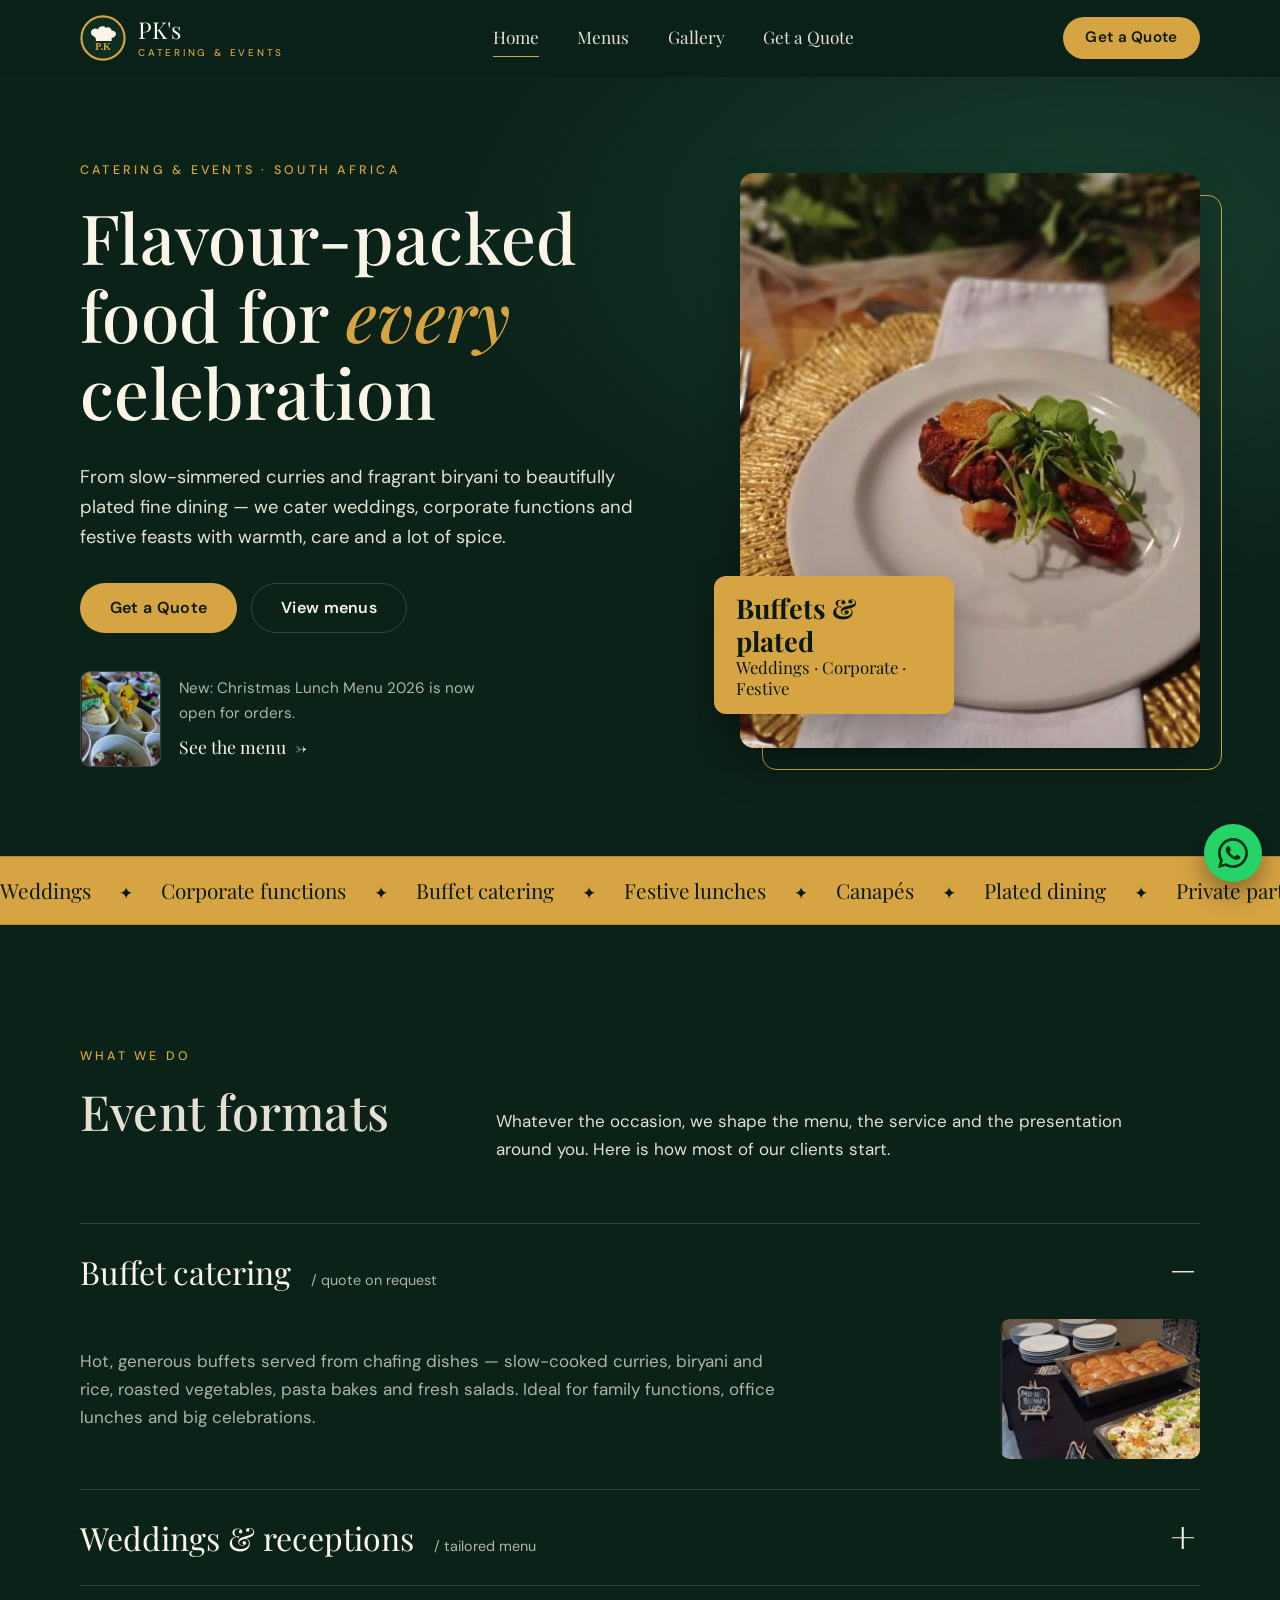
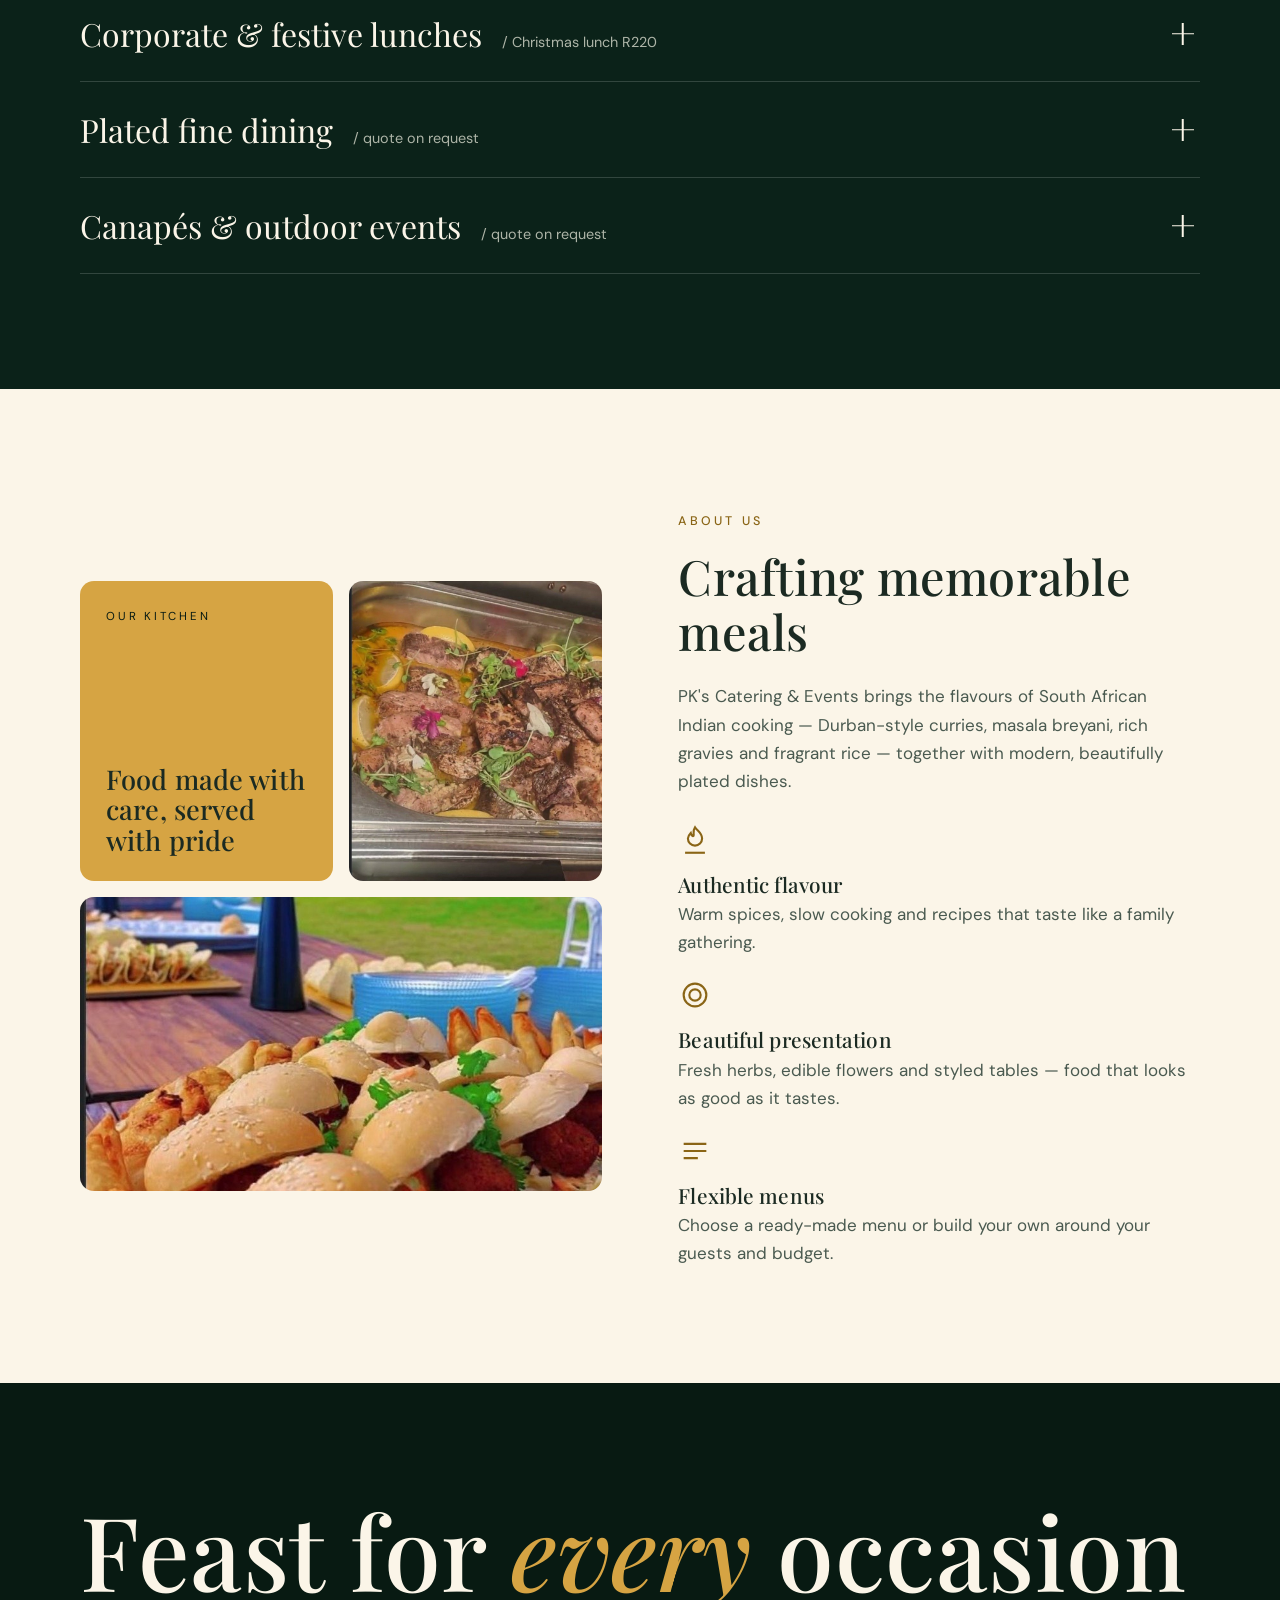
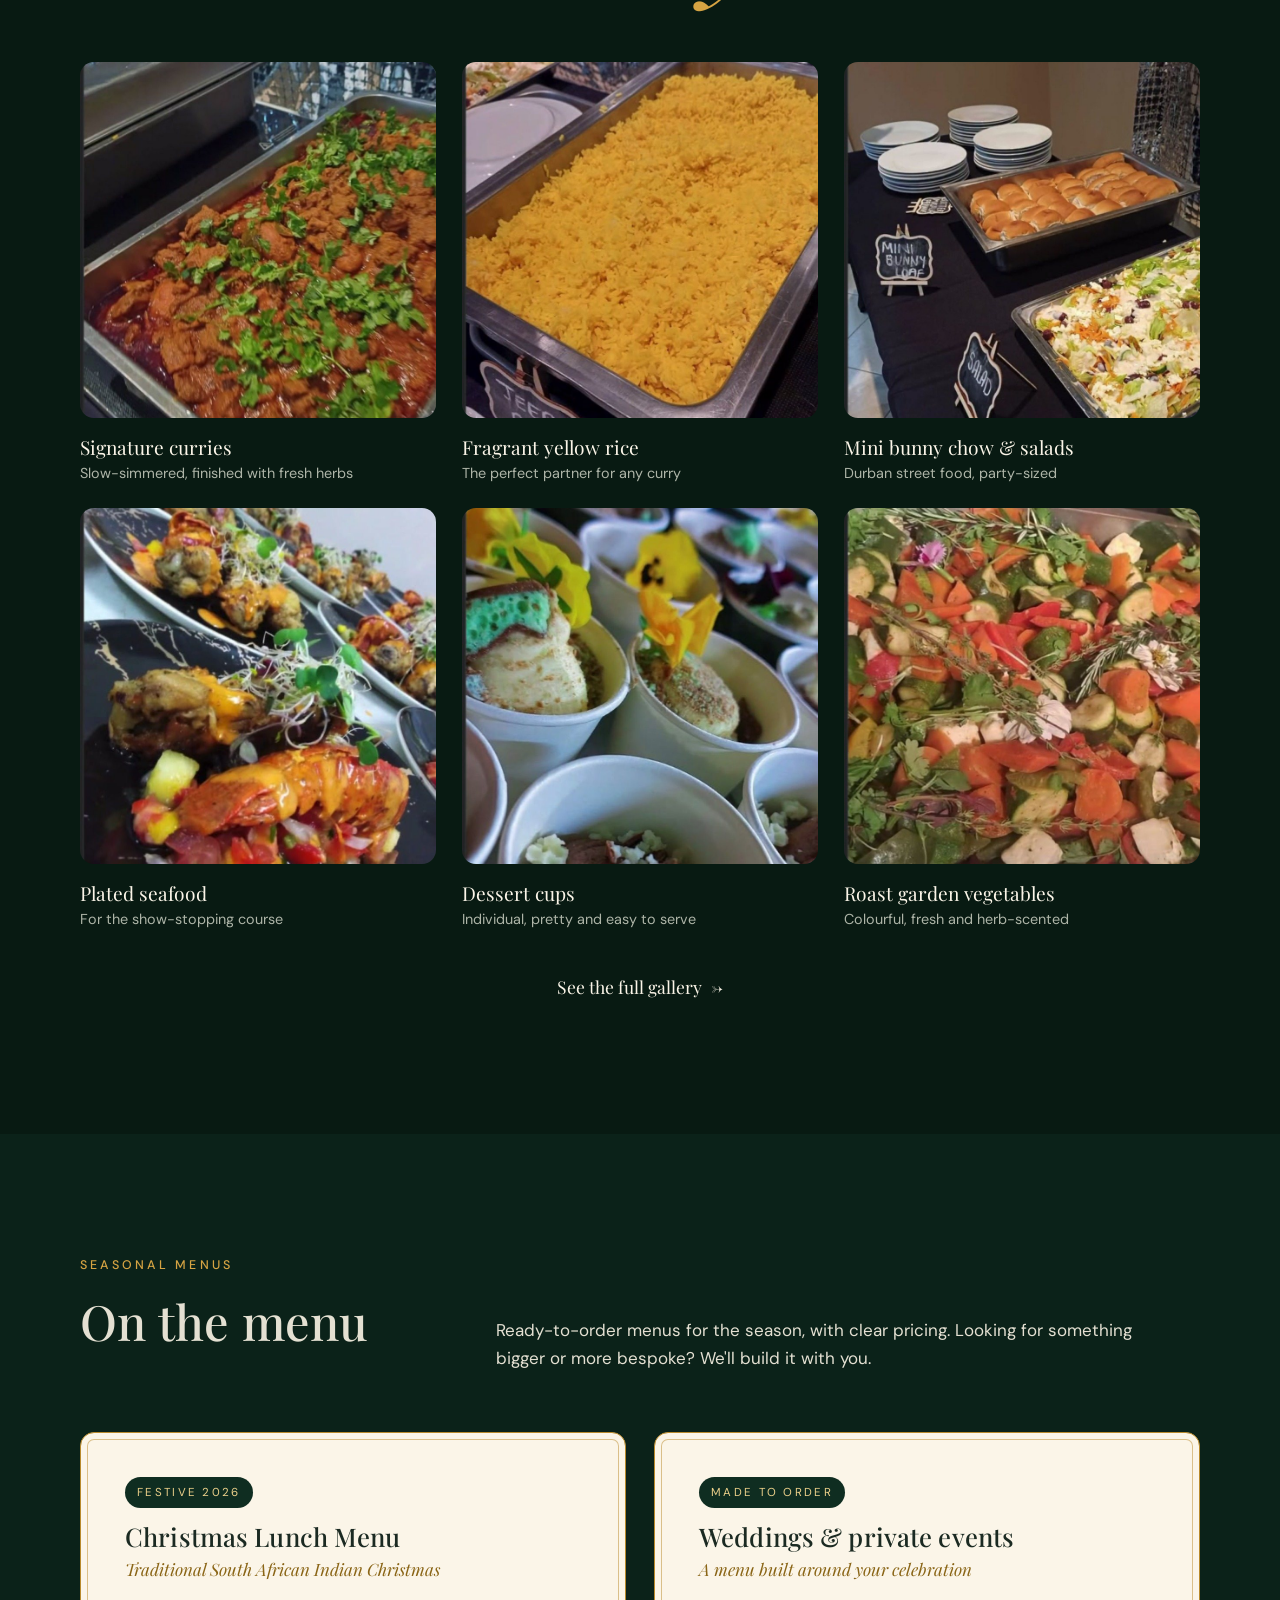
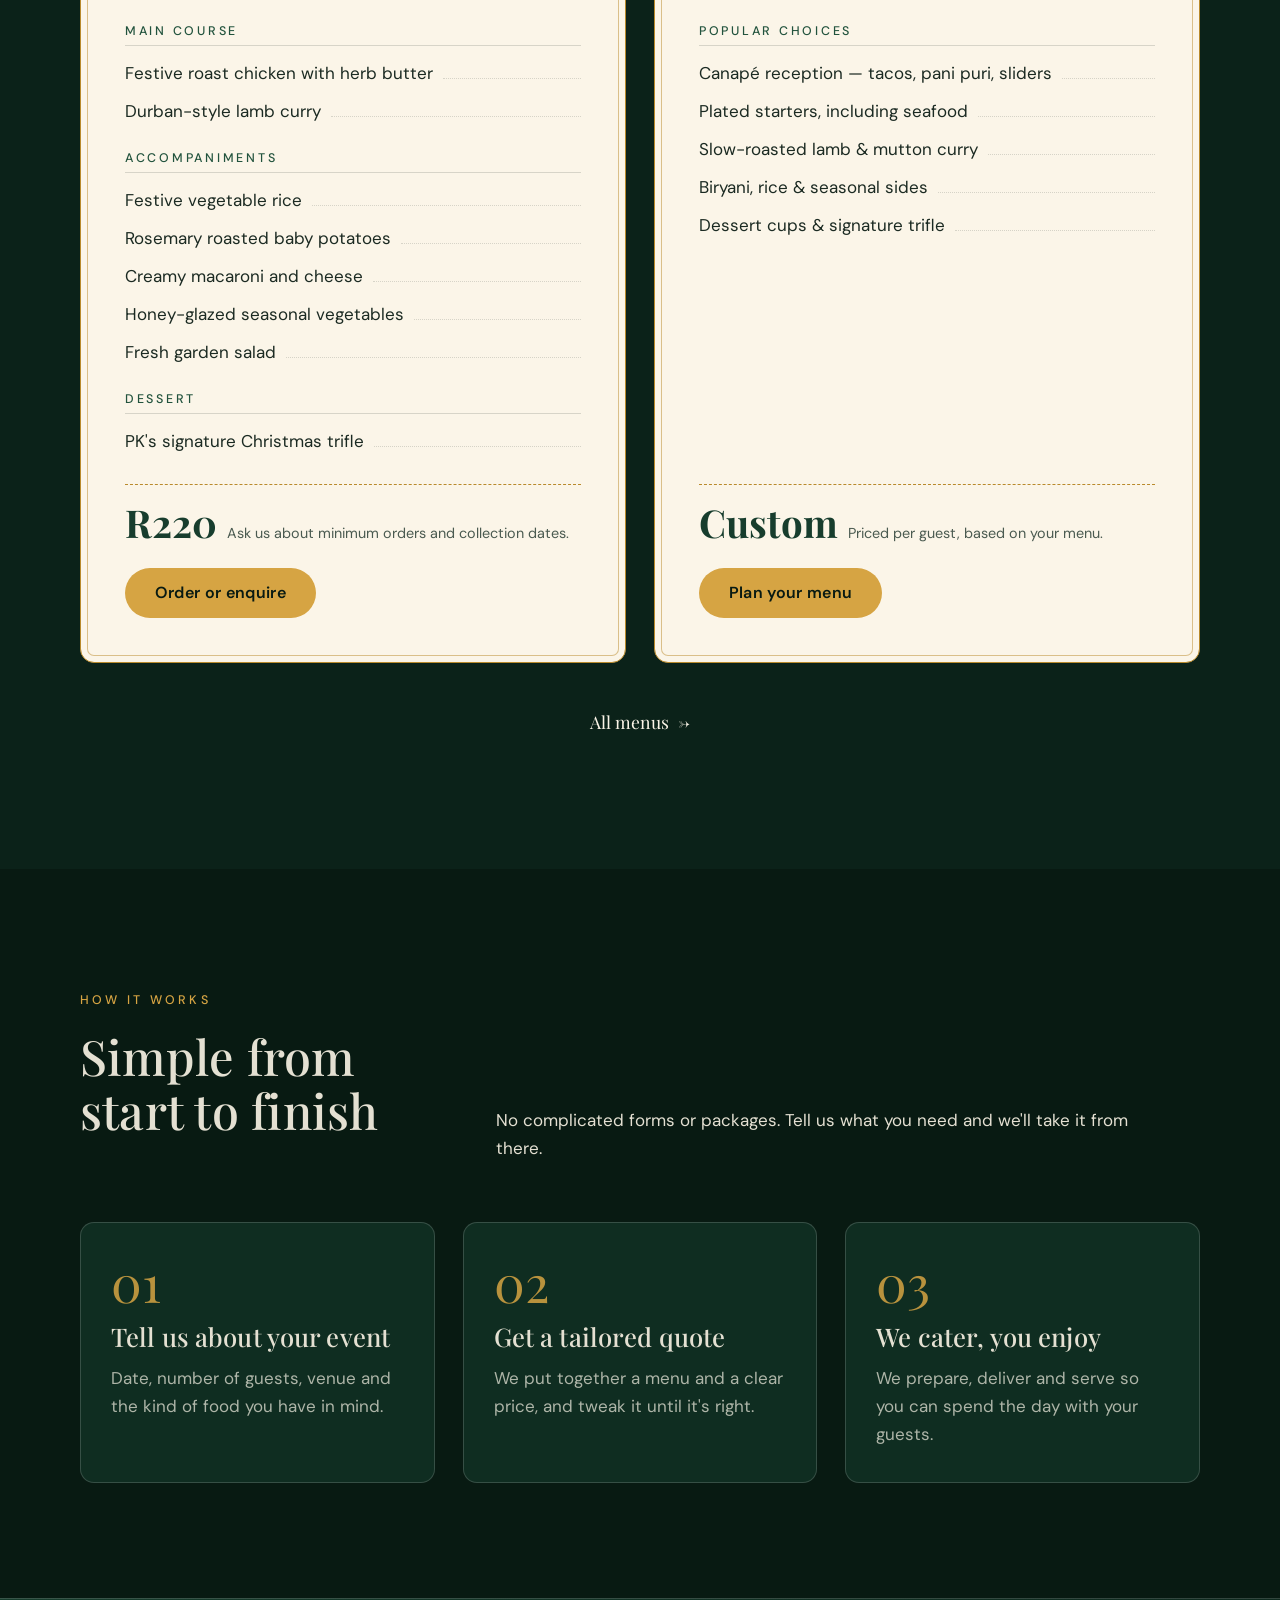
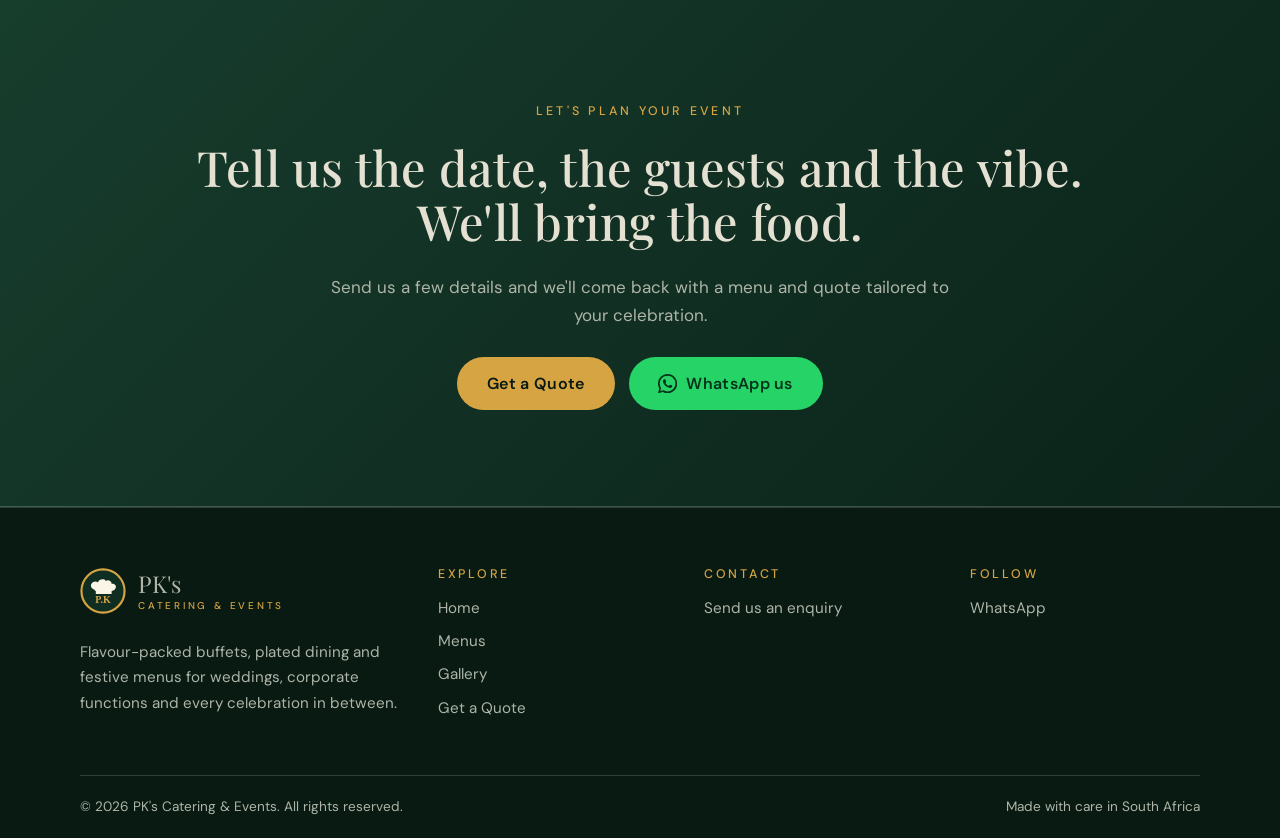
==== commit dd72711b: "Polish UI/UX and prepare for GitHub Pages - Hide empty contact fields instead of showing "to be adde" ====
--- a/index.html
+++ b/index.html
@@ -9,23 +9,25 @@
   <meta property="og:title" content="PK's Catering & Events | Weddings, Buffets & Festive Menus">
   <meta property="og:description" content="PK's Catering & Events: buffet catering, wedding dining, corporate functions and festive menus in South Africa. Get a quote today.">
   <meta property="og:type" content="website">
+  <meta property="og:image" content="https://hamissixo786.github.io/pk-sCatering/images/plated-main-gold.jpg">
+  <meta property="og:url" content="https://hamissixo786.github.io/pk-sCatering/">
   <link rel="icon" href="images/favicon.svg" type="image/svg+xml">
   <link rel="preconnect" href="https://fonts.googleapis.com">
   <link rel="preconnect" href="https://fonts.gstatic.com" crossorigin>
   <link href="https://fonts.googleapis.com/css2?family=DM+Sans:wght@400;500;600&amp;family=Playfair+Display:ital,wght@0,400;0,500;1,400&amp;display=swap" rel="stylesheet">
   <link rel="stylesheet" href="css/style.css">
-  <script>document.documentElement.className += " js";</script>
+  <script>document.documentElement.className += " js";setTimeout(function(){if(!window.PK_READY)document.documentElement.className += " reveal-all";},3000);</script>
 </head>
 <body>
 <a class="skip-link" href="#main">Skip to content</a>
 <div class="topbar">
   <div class="container">
     <ul>
-      <li><span data-cfg="hours" data-empty="Opening hours to be added"></span></li>
-      <li><a href="quote.html" data-tel><span data-cfg="phone" data-empty="Phone to be added"></span></a></li>
+      <li data-cfg-wrap><span data-cfg="hours"></span></li>
+      <li data-cfg-wrap><a href="quote.html" data-tel><span data-cfg="phone"></span></a></li>
     </ul>
     <ul>
-      <li><span data-cfg="serviceArea" data-empty="Service area to be added"></span></li>
+      <li data-cfg-wrap><span data-cfg="serviceArea"></span></li>
     </ul>
   </div>
 </div>
@@ -57,7 +59,7 @@
         <a class="btn btn-ghost" href="menus.html">View menus</a>
       </div>
       <div class="hero-note">
-        <img src="images/dessert-cups-flowers.jpg" alt="Dessert cups topped with edible flowers" width="96" height="96" loading="lazy">
+        <img src="images/dessert-cups-flowers.jpg" alt="Dessert cups topped with edible flowers" width="96" height="96" loading="lazy" decoding="async">
         <div>
           <p>New: Christmas Lunch Menu 2026 is now open for orders.</p>
           <a class="link-arrow" href="menus.html#christmas">See the menu</a>
@@ -89,35 +91,35 @@
         <button class="acc-trigger" aria-expanded="true" aria-controls="acc1" id="acc1-btn"><span>Buffet catering <small>/ quote on request</small></span><span class="acc-icon"></span></button>
         <div class="acc-panel" id="acc1" role="region" aria-labelledby="acc1-btn"><div><div class="acc-body">
           <p>Hot, generous buffets served from chafing dishes &mdash; slow-cooked curries, biryani and rice, roasted vegetables, pasta bakes and fresh salads. Ideal for family functions, office lunches and big celebrations.</p>
-          <img src="images/buffet-bunny-chow.jpg" alt="Buffet with mini bunny chow, salads and plates" loading="lazy" width="200" height="140">
+          <img src="images/buffet-bunny-chow.jpg" alt="Buffet with mini bunny chow, salads and plates" loading="lazy" decoding="async" width="200" height="140">
         </div></div></div>
       </div>
       <div class="acc-item">
         <button class="acc-trigger" aria-expanded="false" aria-controls="acc2" id="acc2-btn"><span>Weddings &amp; receptions <small>/ tailored menu</small></span><span class="acc-icon"></span></button>
         <div class="acc-panel" id="acc2" role="region" aria-labelledby="acc2-btn"><div><div class="acc-body">
           <p>A dining experience designed around your day: a canap&eacute; reception, a plated first course and a generous main course, styled to suit your d&eacute;cor and your guests.</p>
-          <img src="images/plated-table.jpg" alt="Plated main course on a gold charger plate" loading="lazy" width="200" height="140">
+          <img src="images/plated-table.jpg" alt="Plated main course on a gold charger plate" loading="lazy" decoding="async" width="200" height="140">
         </div></div></div>
       </div>
       <div class="acc-item">
         <button class="acc-trigger" aria-expanded="false" aria-controls="acc3" id="acc3-btn"><span>Corporate &amp; festive lunches <small>/ Christmas lunch R220</small></span><span class="acc-icon"></span></button>
         <div class="acc-panel" id="acc3" role="region" aria-labelledby="acc3-btn"><div><div class="acc-body">
           <p>Ready-made seasonal menus and full-service corporate catering. Our Christmas Lunch Menu 2026 is available now &mdash; ask about minimum orders and collection dates.</p>
-          <img src="images/buffet-lamb.jpg" alt="Slow-roasted lamb with fresh herbs" loading="lazy" width="200" height="140">
+          <img src="images/buffet-lamb.jpg" alt="Slow-roasted lamb with fresh herbs" loading="lazy" decoding="async" width="200" height="140">
         </div></div></div>
       </div>
       <div class="acc-item">
         <button class="acc-trigger" aria-expanded="false" aria-controls="acc4" id="acc4-btn"><span>Plated fine dining <small>/ quote on request</small></span><span class="acc-icon"></span></button>
         <div class="acc-panel" id="acc4" role="region" aria-labelledby="acc4-btn"><div><div class="acc-body">
           <p>Individually plated courses with careful presentation &mdash; seafood, slow-cooked meats and elegant garnishes, served to the table.</p>
-          <img src="images/plated-main-gold.jpg" alt="Plated dish with micro herbs on a gold charger plate" loading="lazy" width="200" height="140">
+          <img src="images/plated-main-gold.jpg" alt="Plated dish with micro herbs on a gold charger plate" loading="lazy" decoding="async" width="200" height="140">
         </div></div></div>
       </div>
       <div class="acc-item">
         <button class="acc-trigger" aria-expanded="false" aria-controls="acc5" id="acc5-btn"><span>Canap&eacute;s &amp; outdoor events <small>/ quote on request</small></span><span class="acc-icon"></span></button>
         <div class="acc-panel" id="acc5" role="region" aria-labelledby="acc5-btn"><div><div class="acc-body">
           <p>Tacos, sliders and grazing bites set up on rustic tables at farms, gardens and venues &mdash; relaxed, shareable and full of flavour.</p>
-          <img src="images/outdoor-tacos.jpg" alt="Tacos served on a wooden table at an outdoor event" loading="lazy" width="200" height="140">
+          <img src="images/outdoor-tacos.jpg" alt="Tacos served on a wooden table at an outdoor event" loading="lazy" decoding="async" width="200" height="140">
         </div></div></div>
       </div>
     </div>
@@ -128,8 +130,8 @@
   <div class="container about-grid">
     <div class="collage reveal">
       <div class="tile"><span>Our kitchen</span><h3>Food made with care, served with pride</h3></div>
-      <img src="images/buffet-grill.jpg" alt="Grilled meats with lemon and herbs in a serving tray" loading="lazy" width="820" height="972">
-      <img class="wide" src="images/outdoor-sliders.jpg" alt="Sliders and snacks on a wooden table outdoors" loading="lazy" width="820" height="973">
+      <img src="images/buffet-grill.jpg" alt="Grilled meats with lemon and herbs in a serving tray" loading="lazy" decoding="async" width="820" height="972">
+      <img class="wide" src="images/outdoor-sliders.jpg" alt="Sliders and snacks on a wooden table outdoors" loading="lazy" decoding="async" width="820" height="973">
     </div>
     <div class="reveal">
       <span class="eyebrow">About us</span>
@@ -157,12 +159,12 @@
   <div class="container">
     <h2 class="big-line reveal">Feast for <em>every</em> occasion</h2>
     <div class="dish-grid" style="margin-top:clamp(30px,5vw,60px)">
-      <figure class="dish reveal"><div class="img"><img src="images/buffet-curry.jpg" alt="Slow-simmered curry garnished with fresh coriander" loading="lazy" width="820" height="972"></div><figcaption>Signature curries<small>Slow-simmered, finished with fresh herbs</small></figcaption></figure>
-      <figure class="dish reveal"><div class="img"><img src="images/buffet-teera-rice.jpg" alt="Tray of fragrant yellow rice" loading="lazy" width="820" height="973"></div><figcaption>Fragrant yellow rice<small>The perfect partner for any curry</small></figcaption></figure>
-      <figure class="dish reveal"><div class="img"><img src="images/buffet-bunny-chow.jpg" alt="Mini bunny chow loaves and salads on a buffet table" loading="lazy" width="820" height="972"></div><figcaption>Mini bunny chow &amp; salads<small>Durban street food, party-sized</small></figcaption></figure>
-      <figure class="dish reveal"><div class="img"><img src="images/plated-lobster.jpg" alt="Plated lobster tail" loading="lazy" width="820" height="974"></div><figcaption>Plated seafood<small>For the show-stopping course</small></figcaption></figure>
-      <figure class="dish reveal"><div class="img"><img src="images/dessert-cups-flowers.jpg" alt="Dessert cups decorated with edible flowers" loading="lazy" width="820" height="973"></div><figcaption>Dessert cups<small>Individual, pretty and easy to serve</small></figcaption></figure>
-      <figure class="dish reveal"><div class="img"><img src="images/buffet-vegetables.jpg" alt="Roasted garden vegetables with herbs" loading="lazy" width="820" height="972"></div><figcaption>Roast garden vegetables<small>Colourful, fresh and herb-scented</small></figcaption></figure>
+      <figure class="dish reveal"><div class="img"><img src="images/buffet-curry.jpg" alt="Slow-simmered curry garnished with fresh coriander" loading="lazy" decoding="async" width="820" height="972"></div><figcaption>Signature curries<small>Slow-simmered, finished with fresh herbs</small></figcaption></figure>
+      <figure class="dish reveal"><div class="img"><img src="images/buffet-teera-rice.jpg" alt="Tray of fragrant yellow rice" loading="lazy" decoding="async" width="820" height="973"></div><figcaption>Fragrant yellow rice<small>The perfect partner for any curry</small></figcaption></figure>
+      <figure class="dish reveal"><div class="img"><img src="images/buffet-bunny-chow.jpg" alt="Mini bunny chow loaves and salads on a buffet table" loading="lazy" decoding="async" width="820" height="972"></div><figcaption>Mini bunny chow &amp; salads<small>Durban street food, party-sized</small></figcaption></figure>
+      <figure class="dish reveal"><div class="img"><img src="images/plated-lobster.jpg" alt="Plated lobster tail" loading="lazy" decoding="async" width="820" height="974"></div><figcaption>Plated seafood<small>For the show-stopping course</small></figcaption></figure>
+      <figure class="dish reveal"><div class="img"><img src="images/dessert-cups-flowers.jpg" alt="Dessert cups decorated with edible flowers" loading="lazy" decoding="async" width="820" height="973"></div><figcaption>Dessert cups<small>Individual, pretty and easy to serve</small></figcaption></figure>
+      <figure class="dish reveal"><div class="img"><img src="images/buffet-vegetables.jpg" alt="Roasted garden vegetables with herbs" loading="lazy" decoding="async" width="820" height="972"></div><figcaption>Roast garden vegetables<small>Colourful, fresh and herb-scented</small></figcaption></figure>
     </div>
     <p class="center reveal" style="margin-top:44px"><a class="link-arrow" href="gallery.html">See the full gallery</a></p>
   </div>
@@ -190,19 +192,24 @@
   <ul class="menu-lines"><li>PK's signature Christmas trifle</li></ul>
   <div class="card-foot">
     <div class="price"><strong>R220</strong><span>Ask us about minimum orders and collection dates.</span></div>
-    <a class="btn btn-gold" href="quote.html">Order or enquire</a>
+    <a class="btn btn-gold" href="quote.html?event=festive&amp;about=Christmas%20Lunch%20Menu%202026">Order or enquire</a>
   </div>
 </article>
       <article class="menu-card reveal">
-  <span class="tag is-past">Previous special</span>
-  <h3>Women's Day Special</h3>
-  <p class="sub">Homemade meal, made with love</p>
-  <h4>The meal</h4>
-  <ul class="menu-lines"><li>Mutton masala breyani</li><li>Sour milk salad</li><li>PK's signature soji with cream and almonds</li></ul>
+  <span class="tag">Made to order</span>
+  <h3>Weddings &amp; private events</h3>
+  <p class="sub">A menu built around your celebration</p>
+  <h4>Popular choices</h4>
+  <ul class="menu-lines">
+    <li>Canap&eacute; reception &mdash; tacos, pani puri, sliders</li>
+    <li>Plated starters, including seafood</li>
+    <li>Slow-roasted lamb &amp; mutton curry</li>
+    <li>Biryani, rice &amp; seasonal sides</li>
+    <li>Dessert cups &amp; signature trifle</li>
+  </ul>
   <div class="card-foot">
-    <div class="price"><strong>R120</strong><span>per meal</span></div>
-    <p class="note">This was a limited-time offer. Message us to ask whether it is coming back.</p>
-    <a class="btn btn-ghost" style="color:var(--ink);border-color:var(--line-light)" href="quote.html">Ask about specials</a>
+    <div class="price"><strong>Custom</strong><span>Priced per guest, based on your menu.</span></div>
+    <a class="btn btn-gold" href="quote.html?event=wedding">Plan your menu</a>
   </div>
 </article>
     </div>
@@ -259,9 +266,10 @@
       <div>
         <h3>Contact</h3>
         <ul>
-          <li><a href="quote.html" data-tel><span data-cfg="phone" data-empty="Phone to be added"></span></a></li>
-          <li><a href="quote.html" data-mail><span data-cfg="email" data-empty="Email to be added"></span></a></li>
-          <li><span data-cfg="address" data-empty="Address to be added"></span></li>
+          <li data-cfg-wrap><a href="quote.html" data-tel><span data-cfg="phone"></span></a></li>
+          <li data-cfg-wrap><a href="quote.html" data-mail><span data-cfg="email"></span></a></li>
+          <li data-cfg-wrap><span data-cfg="address"></span></li>
+          <li><a href="quote.html">Send us an enquiry</a></li>
         </ul>
       </div>
       <div>
--- a/css/style.css
+++ b/css/style.css
@@ -13,6 +13,7 @@
   --gold: #d6a443;
   --gold-600: #b98a2c;
   --gold-300: #ecd08a;
+  --gold-700: #8a6516;
   --cream: #fbf5e8;
   --cream-2: #f3e9d2;
   --ink: #1b2a22;
@@ -44,7 +45,7 @@
   color: var(--text-on-dark);
   background: var(--green-900);
 }
-img { max-width: 100%; display: block; }
+img { max-width: 100%; height: auto; display: block; }
 a { color: inherit; }
 h1, h2, h3, h4 { font-family: var(--font-head); font-weight: 500; line-height: 1.12; margin: 0 0 .5em; letter-spacing: .005em; }
 h1 { font-size: clamp(2.5rem, 5.4vw, 4.6rem); }
@@ -54,6 +55,7 @@
 ul { margin: 0; padding: 0; list-style: none; }
 
 .container { width: 100%; max-width: var(--container); margin-inline: auto; padding-inline: var(--gutter); }
+[hidden] { display: none !important; }
 .sr-only { position: absolute; width: 1px; height: 1px; overflow: hidden; clip: rect(0 0 0 0); white-space: nowrap; }
 .skip-link { position: absolute; left: 12px; top: -60px; background: var(--gold); color: var(--green-950); padding: 10px 16px; border-radius: 8px; z-index: 200; font-weight: 600; }
 .skip-link:focus { top: 12px; }
@@ -73,7 +75,7 @@
 .btn-ghost { border-color: var(--line-dark); color: var(--cream); background: transparent; }
 .btn-ghost:hover { border-color: var(--gold); color: var(--gold); }
 .section--cream .btn-ghost { border-color: var(--line-light); color: var(--ink); }
-.section--cream .btn-ghost:hover { border-color: var(--gold-600); color: var(--gold-600); }
+.section--cream .btn-ghost:hover { border-color: var(--gold-700); color: var(--gold-700); }
 .btn-wa { background: #25d366; color: #05331a; }
 .btn-wa:hover { background: #4fe58a; }
 .btn svg { width: 1.2em; height: 1.2em; flex: none; }
@@ -121,7 +123,7 @@
 .section--cream { background: var(--cream); color: var(--ink-soft); }
 .section--cream h1, .section--cream h2, .section--cream h3 { color: var(--ink); }
 .eyebrow { display: inline-block; font-size: .78rem; font-weight: 500; letter-spacing: .26em; text-transform: uppercase; color: var(--gold); margin-bottom: 18px; }
-.section--cream .eyebrow { color: var(--gold-600); }
+.section--cream .eyebrow { color: var(--gold-700); }
 .section-head { display: grid; grid-template-columns: 1fr 2fr; gap: clamp(24px, 5vw, 70px); align-items: end; margin-bottom: clamp(34px, 5vw, 60px); }
 .section-head p { margin: 0; max-width: 56ch; }
 .center { text-align: center; }
@@ -186,7 +188,7 @@
 .features { margin-top: 28px; display: grid; gap: 22px; }
 .feature h3 { margin-bottom: .2em; font-size: 1.3rem; color: var(--ink); }
 .feature p { margin: 0; }
-.feature .ico { width: 34px; height: 34px; color: var(--gold-600); margin-bottom: 8px; }
+.feature .ico { width: 34px; height: 34px; color: var(--gold-700); margin-bottom: 8px; }
 
 /* ---------- Dish grid ---------- */
 .dish-grid { display: grid; grid-template-columns: repeat(3, 1fr); gap: 26px; }
@@ -209,7 +211,7 @@
 .menu-card .tag { align-self: flex-start; display: inline-block; background: var(--green-800); color: var(--gold-300); font-size: .72rem; letter-spacing: .2em; text-transform: uppercase; padding: 6px 12px; border-radius: var(--radius-pill); margin-bottom: 14px; }
 .menu-card .tag.is-past { background: #6b6b5a; color: #fff; }
 .menu-card h2, .menu-card h3 { color: var(--ink); margin-bottom: .15em; }
-.menu-card .sub { font-style: italic; font-family: var(--font-head); color: var(--gold-600); margin-bottom: 20px; }
+.menu-card .sub { font-style: italic; font-family: var(--font-head); color: var(--gold-700); margin-bottom: 20px; }
 .menu-card h4 { font-family: var(--font-body); font-size: .78rem; letter-spacing: .22em; text-transform: uppercase; color: var(--green-600); margin: 22px 0 8px; border-bottom: 1px solid var(--line-light); padding-bottom: 6px; }
 .menu-card li { padding: 5px 0; color: var(--ink); }
 .menu-card .price { display: flex; align-items: baseline; gap: 10px; margin-top: 24px; padding-top: 18px; border-top: 1px dashed var(--gold-600); }
@@ -269,7 +271,7 @@
 .check input { margin-top: 5px; accent-color: var(--green-600); }
 .form-actions { display: flex; flex-wrap: wrap; gap: 12px; }
 .form-actions .btn-ghost { color: var(--ink); border-color: var(--line-light); }
-.form-actions .btn-ghost:hover { color: var(--gold-600); border-color: var(--gold-600); }
+.form-actions .btn-ghost:hover { color: var(--gold-700); border-color: var(--gold-700); }
 .form-status { margin-top: 18px; font-size: .95rem; padding: 12px 14px; border-radius: 8px; display: none; }
 .form-status.show { display: block; background: #fff3d6; color: #5c4510; border: 1px solid var(--gold-300); }
 .contact-list { display: grid; gap: 24px; margin: 26px 0 30px; }
@@ -322,10 +324,17 @@
   .topbar ul:last-child { display: none; }
   .acc-body { grid-template-columns: 1fr; }
   .acc-body img { width: 100%; height: 180px; }
+  .acc-trigger small { display: block; margin: 6px 0 0; }
+  .main-nav li:last-child a { color: var(--gold); border-bottom: 0; }
 }
 @media (max-width: 560px) {
   body { font-size: 16px; }
-  .dish-grid { grid-template-columns: 1fr; }
+  .dish-grid { grid-template-columns: 1fr 1fr; gap: 14px; }
+  .dish figcaption { font-size: 1rem; padding-top: 8px; }
+  .dish figcaption small { font-size: .78rem; }
+  .gallery { columns: 2; column-gap: 10px; }
+  .g-item { margin-bottom: 10px; }
+  .hero-media img { aspect-ratio: 4 / 3.4; }
   .form-row { grid-template-columns: 1fr; }
   .footer-grid { grid-template-columns: 1fr; }
   .hero-actions .btn, .form-actions .btn { width: 100%; }
@@ -342,3 +351,17 @@
   .js .reveal { opacity: 1; transform: none; }
 }
 @media print { .js .reveal { opacity: 1; transform: none; } .topbar, .site-header, .wa-float, .marquee, .cta-band { display: none; } body { background: #fff; color: #000; } }
+
+/* ---------- UX additions ---------- */
+[id] { scroll-margin-top: calc(var(--header-h) + 16px); }
+.reveal-all .reveal { opacity: 1 !important; transform: none !important; }
+.subnav { display: flex; flex-wrap: wrap; justify-content: center; gap: 10px; margin-top: 26px; }
+.subnav a { text-decoration: none; padding: .55em 1.2em; border: 1px solid var(--line-dark); border-radius: var(--radius-pill); font-size: .95rem; transition: border-color .2s, color .2s; }
+.subnav a:hover { border-color: var(--gold); color: var(--gold); }
+.field--check { margin-bottom: 22px; }
+.field--check .check { margin-bottom: 0; }
+.field--check.invalid .check { color: var(--red); }
+.form-status.is-ok { background: #e3f6e9; color: #0d4a26; border-color: #9fd9b3; }
+body.nav-open { overflow: hidden; }
+@media (min-width: 861px) { body.nav-open { overflow: auto; } }
+.topbar[hidden] { display: none; }
